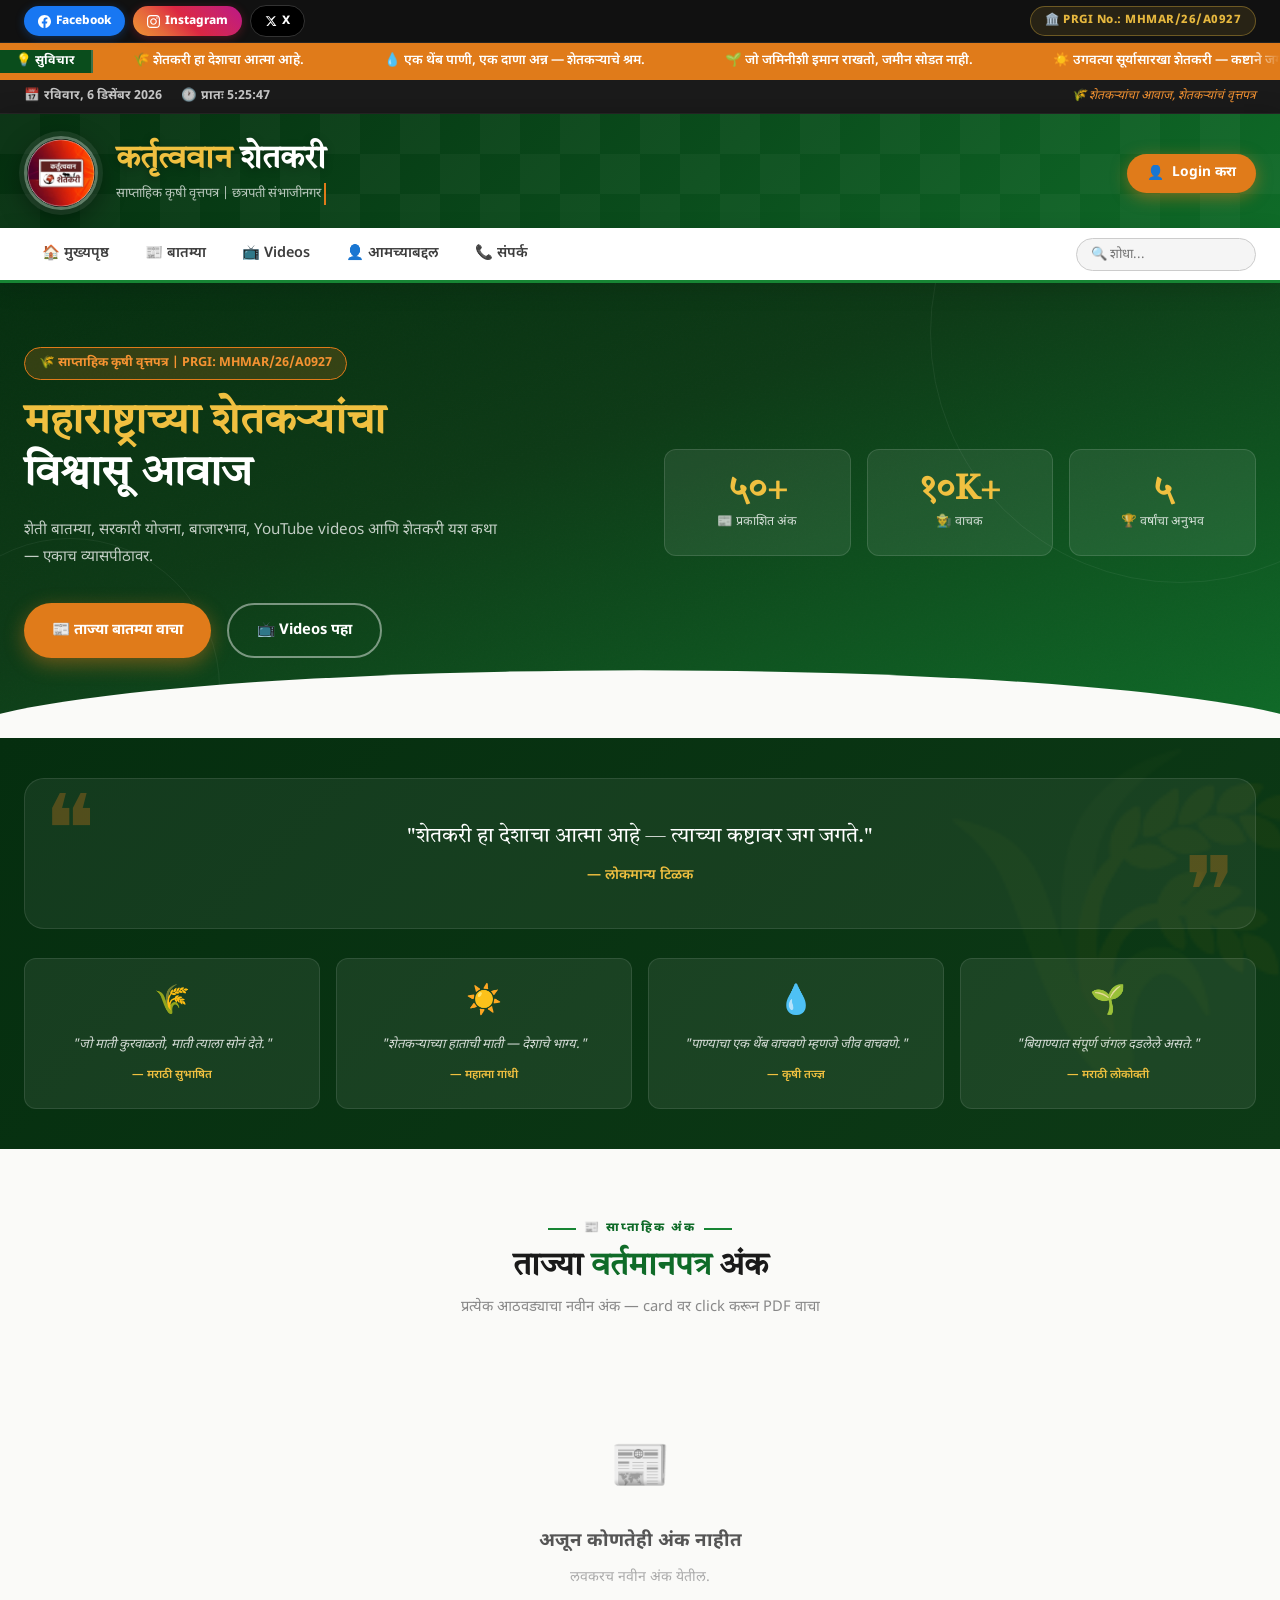
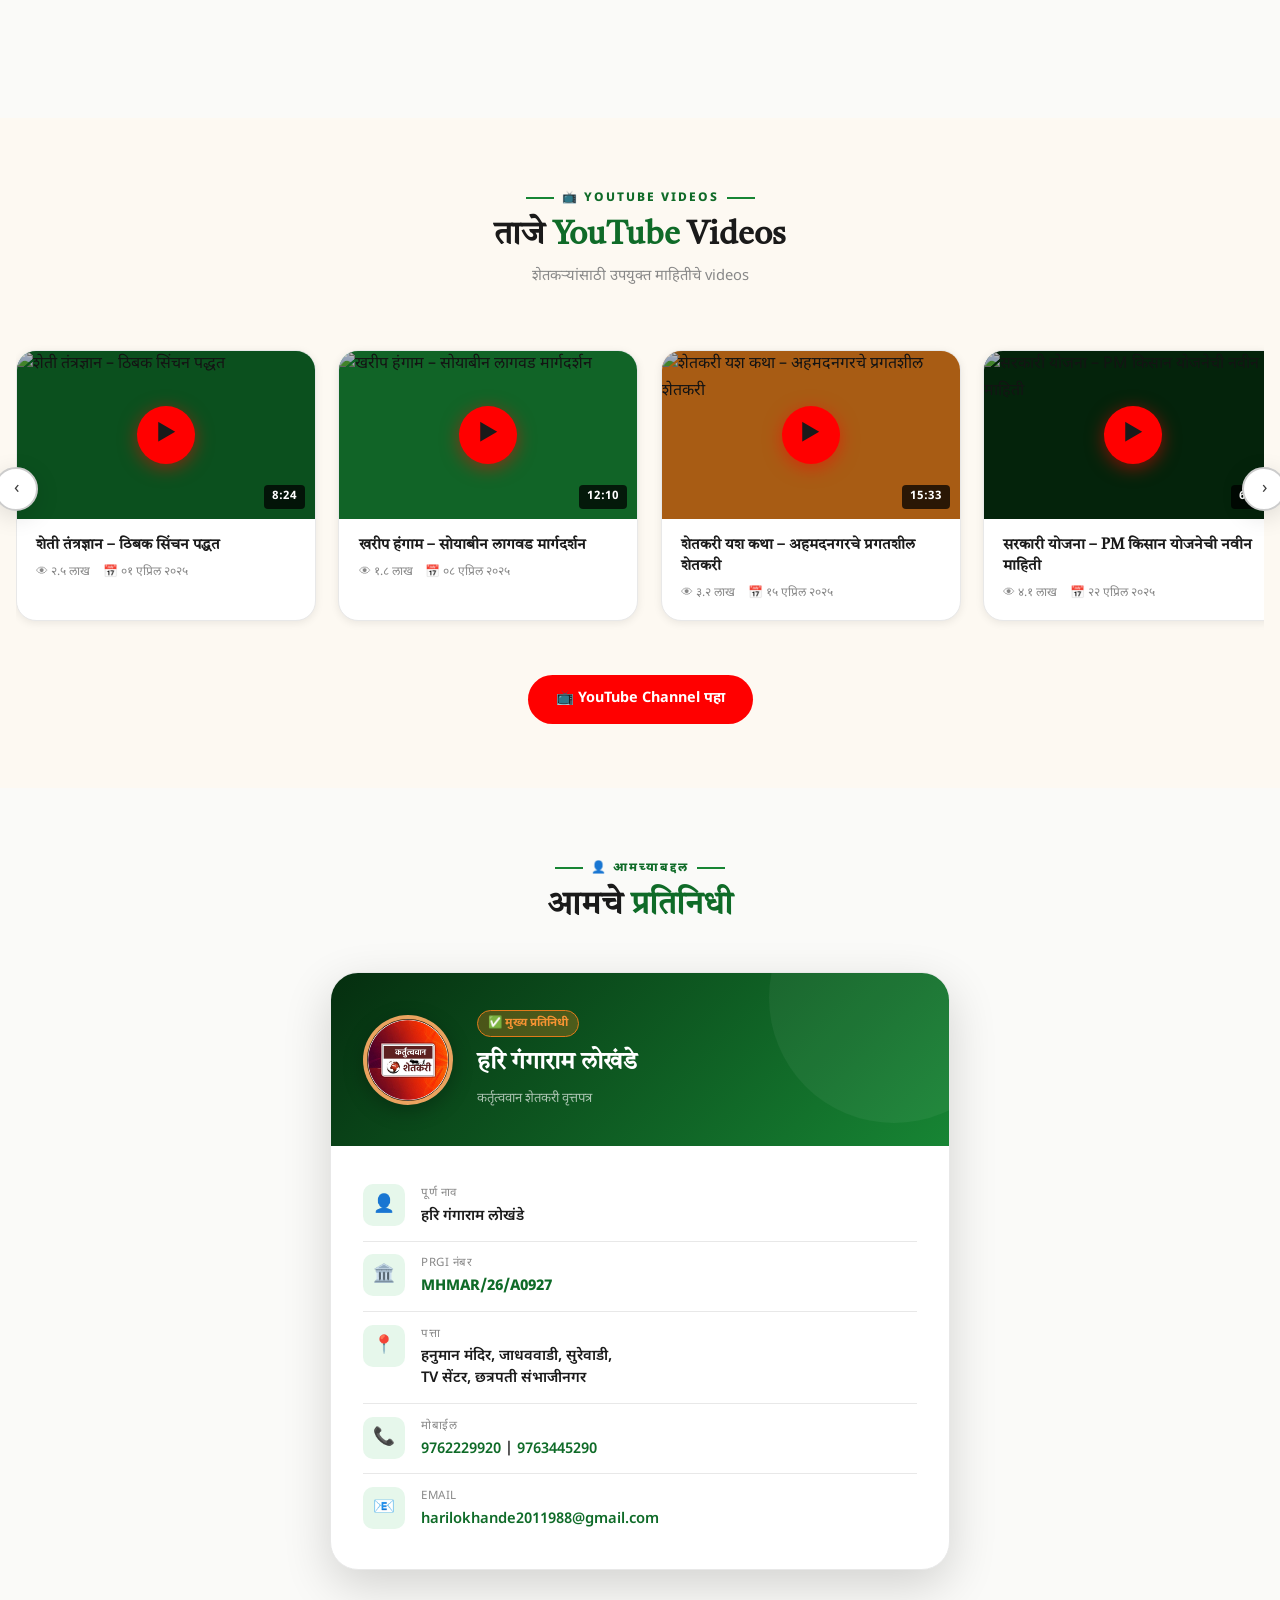
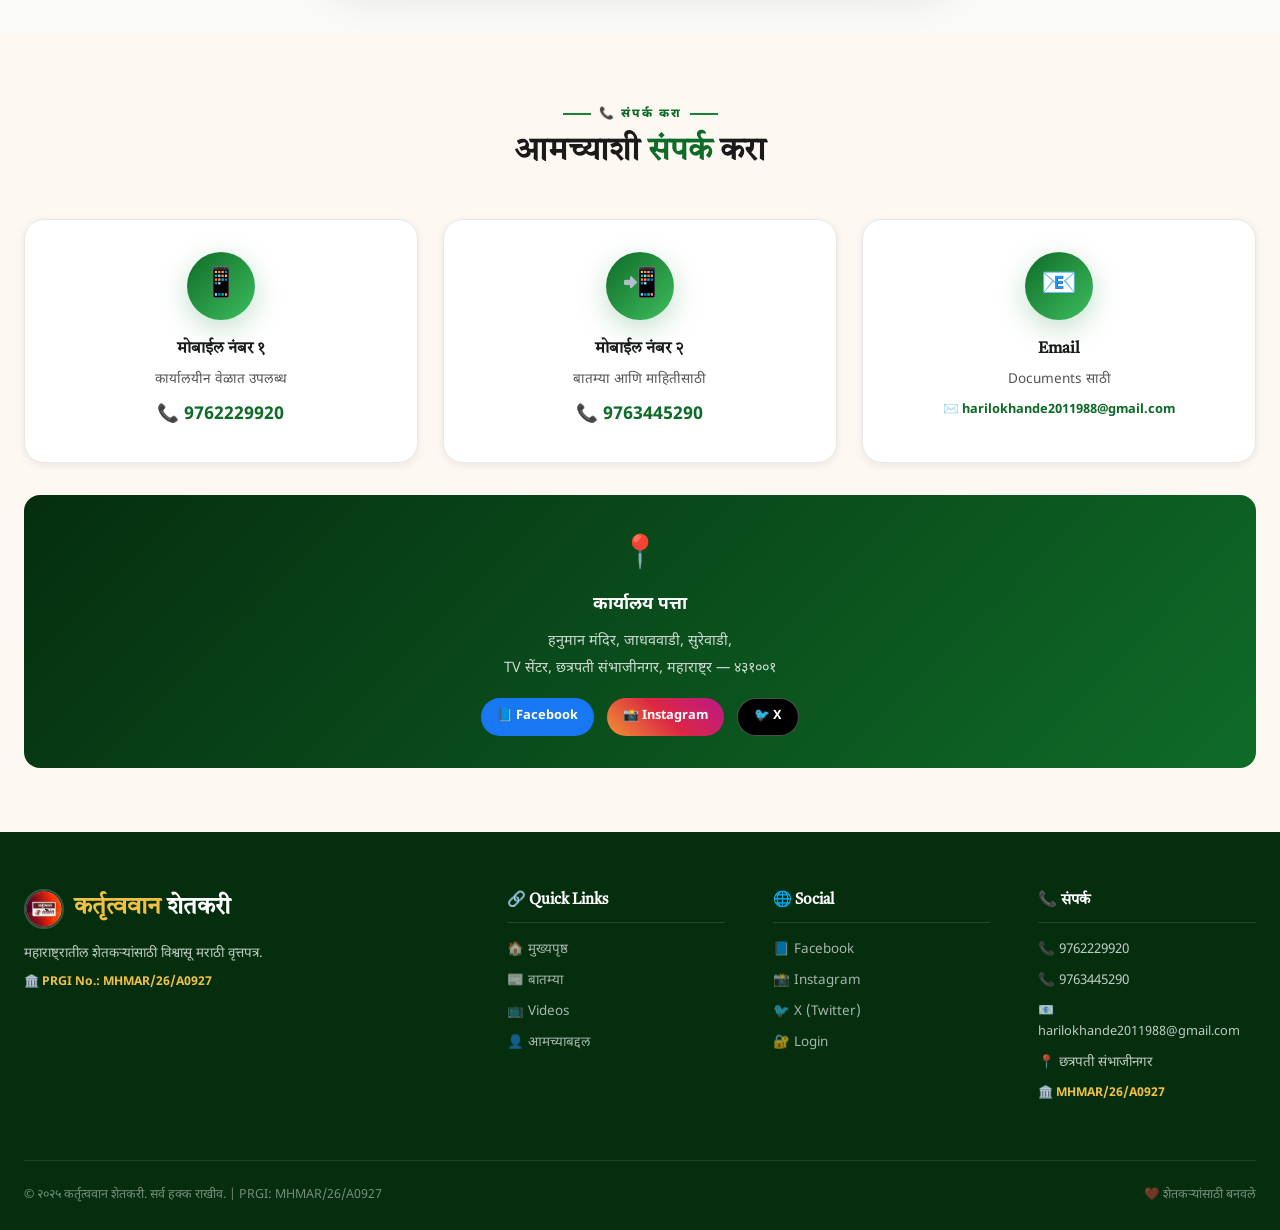
==== index.html @ 7ace76f0 "Add files via upload" ====
<!DOCTYPE html>
<html lang="mr">
<head>
<meta charset="UTF-8">
<meta name="viewport" content="width=device-width, initial-scale=1.0, maximum-scale=5.0, user-scalable=yes">
<title>कर्तृत्ववान शेतकरी | मराठी शेती वृत्तपत्र</title>
<meta name="description" content="कर्तृत्ववान शेतकरी – PRGI No. MHMAR/26/A0927 | महाराष्ट्रातील शेतकऱ्यांसाठी साप्ताहिक मराठी वृत्तपत्र">
<meta name="keywords" content="शेतकरी, मराठी वृत्तपत्र, शेती, कृषी, महाराष्ट्र, MHMAR/26/A0927">
<meta name="author" content="हरि गंगाराम लोखंडे">
<meta property="og:title" content="कर्तृत्ववान शेतकरी">
<meta property="og:description" content="PRGI: MHMAR/26/A0927 | साप्ताहिक मराठी कृषी वृत्तपत्र">
<meta property="og:type" content="website">
<link rel="icon" href="shetkarilogo.jpg">
<link rel="stylesheet" href="style.css">
</head>
<body>

<!-- PAGE LOADER -->
<div id="page-loader">
  <div class="loader-logo-wrap">
    <img src="shetkarilogo.jpg" alt="Logo" class="loader-logo-img" onerror="this.style.display='none'">
    <div class="loader-title" style="margin-top:.8rem"><em>कर्तृत्ववान</em> शेतकरी</div>
  </div>
  <div class="loader-bar-wrap"><div class="loader-bar-fill"></div></div>
  <p style="color:rgba(255,255,255,.4);margin-top:1rem;font-size:.78rem">लोड होत आहे...</p>
</div>

<!-- SOCIAL BAR -->
<div class="social-bar">
  <div class="social-bar-inner">
    <div class="social-links">
      <a href="https://www.facebook.com/share/1B1AKhRtWK" target="_blank" rel="noopener" class="social-btn social-fb">
        <svg width="13" height="13" viewBox="0 0 24 24" fill="currentColor"><path d="M24 12.073c0-6.627-5.373-12-12-12s-12 5.373-12 12c0 5.99 4.388 10.954 10.125 11.854v-8.385H7.078v-3.47h3.047V9.43c0-3.007 1.792-4.669 4.533-4.669 1.312 0 2.686.235 2.686.235v2.953H15.83c-1.491 0-1.956.925-1.956 1.874v2.25h3.328l-.532 3.47h-2.796v8.385C19.612 23.027 24 18.062 24 12.073z"/></svg> Facebook
      </a>
      <a href="https://www.instagram.com/kartutvawan__shetkarimh20" target="_blank" rel="noopener" class="social-btn social-ig">
        <svg width="13" height="13" viewBox="0 0 24 24" fill="currentColor"><path d="M12 2.163c3.204 0 3.584.012 4.85.07 3.252.148 4.771 1.691 4.919 4.919.058 1.265.069 1.645.069 4.849 0 3.205-.012 3.584-.069 4.849-.149 3.225-1.664 4.771-4.919 4.919-1.266.058-1.644.07-4.85.07-3.204 0-3.584-.012-4.849-.07-3.26-.149-4.771-1.699-4.919-4.92-.058-1.265-.07-1.644-.07-4.849 0-3.204.013-3.583.07-4.849.149-3.227 1.664-4.771 4.919-4.919 1.266-.057 1.645-.069 4.849-.069zm0-2.163c-3.259 0-3.667.014-4.947.072-4.358.2-6.78 2.618-6.98 6.98-.059 1.281-.073 1.689-.073 4.948 0 3.259.014 3.668.072 4.948.2 4.358 2.618 6.78 6.98 6.98 1.281.058 1.689.072 4.948.072 3.259 0 3.668-.014 4.948-.072 4.354-.2 6.782-2.618 6.979-6.98.059-1.28.073-1.689.073-4.948 0-3.259-.014-3.667-.072-4.947-.196-4.354-2.617-6.78-6.979-6.98-1.281-.059-1.69-.073-4.949-.073zm0 5.838c-3.403 0-6.162 2.759-6.162 6.162s2.759 6.163 6.162 6.163 6.162-2.759 6.162-6.163c0-3.403-2.759-6.162-6.162-6.162zm0 10.162c-2.209 0-4-1.79-4-4 0-2.209 1.791-4 4-4s4 1.791 4 4c0 2.21-1.791 4-4 4zm6.406-11.845c-.796 0-1.441.645-1.441 1.44s.645 1.44 1.441 1.44c.795 0 1.439-.645 1.439-1.44s-.644-1.44-1.439-1.44z"/></svg> Instagram
      </a>
      <a href="https://x.com/setakari51624" target="_blank" rel="noopener" class="social-btn social-x">
        <svg width="12" height="12" viewBox="0 0 24 24" fill="currentColor"><path d="M18.244 2.25h3.308l-7.227 8.26 8.502 11.24H16.17l-4.714-6.231-5.401 6.231H2.744l7.73-8.835L1.254 2.25H8.08l4.253 5.622zm-1.161 17.52h1.833L7.084 4.126H5.117z"/></svg> X
      </a>
    </div>
    <div class="reg-badge">🏛️ PRGI No.: MHMAR/26/A0927</div>
  </div>
</div>

<!-- TICKER -->
<div class="ticker-bar">
  <div class="ticker-label">💡 सुविचार</div>
  <div class="ticker-wrapper"><div class="ticker-track" id="ticker-track"></div></div>
</div>

<!-- TOP BAR -->
<div class="topbar">
  <div class="topbar-inner">
    <div class="topbar-left">
      <span>📅 <strong id="live-date">—</strong></span>
      <span>🕐 <strong id="live-time">—</strong></span>
    </div>
    <div class="topbar-right">🌾 शेतकऱ्यांचा आवाज, शेतकऱ्यांचं वृत्तपत्र</div>
  </div>
</div>

<!-- HEADER -->
<header class="site-header">
  <div class="header-inner">
    <div class="header-brand">
      <img src="shetkarilogo.jpg" alt="Logo" class="header-logo-img" onerror="this.style.display='none'">
      <div class="header-text">
        <h1 class="header-site-name"><em>कर्तृत्ववान</em> शेतकरी</h1>
        <p class="header-tagline">साप्ताहिक कृषी वृत्तपत्र | छत्रपती संभाजीनगर</p>
      </div>
    </div>
    <!-- LOGIN BUTTON — always visible -->
    <button id="auth-btn" class="auth-btn">
      <span class="auth-icon">👤</span>
      <span class="auth-label">Login करा</span>
    </button>
  </div>
</header>

<!-- NAV -->
<nav class="main-nav">
  <div class="nav-inner">
    <ul class="nav-list" id="nav-list">
      <li><a href="#home">🏠 मुख्यपृष्ठ</a></li>
      <li><a href="#newspapers">📰 बातम्या</a></li>
      <li><a href="#videos">📺 Videos</a></li>
      <li><a href="#reporter">👤 आमच्याबद्दल</a></li>
      <li><a href="#contact">📞 संपर्क</a></li>
    </ul>
    <div class="nav-search"><input type="search" placeholder="🔍 शोधा..."></div>
    <button class="hamburger" id="hamburger">☰</button>
  </div>
</nav>

<!-- HERO -->
<section class="hero" id="home">
  <div class="hero-bg"><div class="hero-bg-grain"></div><div class="hero-bg-circles"><span></span><span></span></div></div>
  <div class="hero-inner container">
    <div class="hero-left">
      <div class="hero-badge">🌾 साप्ताहिक कृषी वृत्तपत्र | PRGI: MHMAR/26/A0927</div>
      <h2 class="hero-title"><em>महाराष्ट्राच्या शेतकऱ्यांचा</em><br>विश्वासू आवाज</h2>
      <p class="hero-desc">शेती बातम्या, सरकारी योजना, बाजारभाव, YouTube videos आणि शेतकरी यश कथा — एकाच व्यासपीठावर.</p>
      <div class="hero-btns">
        <a href="#newspapers" class="btn-hero-primary">📰 ताज्या बातम्या वाचा</a>
        <a href="#videos" class="btn-hero-outline">📺 Videos पहा</a>
      </div>
    </div>
    <div class="hero-stats">
      <div class="stat-card reveal"><div class="stat-num">५०+</div><div class="stat-label">📰 प्रकाशित अंक</div></div>
      <div class="stat-card reveal"><div class="stat-num">१०K+</div><div class="stat-label">👨‍🌾 वाचक</div></div>
      <div class="stat-card reveal"><div class="stat-num">५</div><div class="stat-label">🏆 वर्षांचा अनुभव</div></div>
    </div>
  </div>
</section>

<!-- QUOTES -->
<section class="quotes-section">
  <div class="container">
    <div class="quotes-big reveal">
      <span class="qdeco qdeco-l">❝</span>
      <p id="rotating-quote">लोड होत आहे...</p>
      <span id="rotating-author"></span>
      <span class="qdeco qdeco-r">❞</span>
    </div>
    <div class="mini-q-grid">
      <div class="mini-q reveal"><div class="icon">🌾</div><p>"जो माती कुरवाळतो, माती त्याला सोनं देते."</p><span>— मराठी सुभाषित</span></div>
      <div class="mini-q reveal"><div class="icon">☀️</div><p>"शेतकऱ्याच्या हाताची माती — देशाचे भाग्य."</p><span>— महात्मा गांधी</span></div>
      <div class="mini-q reveal"><div class="icon">💧</div><p>"पाण्याचा एक थेंब वाचवणे म्हणजे जीव वाचवणे."</p><span>— कृषी तज्ज्ञ</span></div>
      <div class="mini-q reveal"><div class="icon">🌱</div><p>"बियाण्यात संपूर्ण जंगल दडलेले असते."</p><span>— मराठी लोकोक्ती</span></div>
    </div>
  </div>
</section>

<!-- NEWSPAPERS -->
<section class="section" id="newspapers">
  <div class="container">
    <div class="sec-header reveal">
      <div class="sec-label">📰 साप्ताहिक अंक</div>
      <h2 class="sec-title">ताज्या <span>वर्तमानपत्र</span> अंक</h2>
      <p class="sec-sub">प्रत्येक आठवड्याचा नवीन अंक — card वर click करून PDF वाचा</p>
    </div>

    <!-- OWNER ADD PANEL (only visible after owner login) -->
    <div id="owner-add-section" style="display:none">
      <div class="owner-panel">
        <h3>➕ नवीन साप्ताहिक अंक जोडा</h3>
        <div id="upload-user-badge" style="font-size:.76rem;color:#22a045;margin-bottom:.5rem;display:flex;align-items:center;gap:5px">
          <span>✅ Authorized Uploader:</span>
          <strong id="upload-user-email" style="color:#0f6b28"></strong>
        </div>
        <div class="owner-add-row">
          <input type="text"  id="owner-title" class="owner-title-input" placeholder="अंकाचे नाव (कर्तृत्ववान शेतकरी – अंक ७)">
          <input type="text"  id="owner-date"  class="owner-date-input"  placeholder="तारीख (१३ मे २०२५)">
          <input type="file"  id="owner-pdf-input"   accept=".pdf"   style="display:none">
          <input type="file"  id="owner-thumb-input" accept="image/*" style="display:none">
          <button class="owner-pick-btn"  id="owner-pick-btn"  onclick="document.getElementById('owner-pdf-input').click()">📂 PDF निवडा</button>
          <button class="owner-thumb-btn" id="owner-thumb-btn" onclick="document.getElementById('owner-thumb-input').click()">🖼️ Thumbnail</button>
          <img id="owner-thumb-preview" class="owner-thumb-preview" alt="preview" style="display:none">
          <button class="owner-submit-btn" id="owner-submit-btn" onclick="ownerAddPaper()">✅ अंक जोडा</button>
        </div>
        <div class="owner-file-label" id="owner-file-label" style="display:none"></div>
        <div class="owner-msg" id="owner-msg" style="display:none"></div>
        <p style="font-size:.74rem;color:#888;margin-top:.5rem">
          ☁️ Supabase configured असल्यास PDF cloud वर upload होतो &nbsp;|&nbsp; 💾 Demo: browser मध्ये save होतो
        </p>
      </div>
    </div>

    <!-- First 9 papers in grid -->
    <div class="news-grid" id="news-grid">
      <div style="grid-column:1/-1;text-align:center;padding:3rem;color:#aaa">⏳ अंक लोड होत आहेत...</div>
    </div>

    <!-- After 9: horizontal scroll -->
    <div id="news-more-wrap" style="display:none">
      <div class="more-papers-header">
        <span class="more-papers-label">📜 आणखी जुने अंक</span>
      </div>
      <div class="h-scroll-outer">
        <button class="h-scroll-arrow left"  onclick="scrollNewsLeft()">&#8249;</button>
        <div class="h-scroll-row" id="news-scroll-row"></div>
        <button class="h-scroll-arrow right" onclick="scrollNewsRight()">&#8250;</button>
      </div>
    </div>
  </div>
</section>

<!-- YOUTUBE -->
<section class="section section-alt" id="videos">
  <div class="container">
    <div class="sec-header reveal">
      <div class="sec-label">📺 YouTube Videos</div>
      <h2 class="sec-title">ताजे <span>YouTube</span> Videos</h2>
      <p class="sec-sub">शेतकऱ्यांसाठी उपयुक्त माहितीचे videos</p>
    </div>
    <div class="h-scroll-outer" id="yt-scroll-outer">
      <button class="h-scroll-arrow left"  onclick="scrollYTLeft()">&#8249;</button>
      <div class="h-scroll-row" id="yt-scroll-row">
        <div style="padding:3rem 2rem;color:#aaa;white-space:nowrap;flex-shrink:0">⏳ Videos लोड होत आहेत...</div>
      </div>
      <button class="h-scroll-arrow right" onclick="scrollYTRight()">&#8250;</button>
    </div>
    <div style="text-align:center;margin-top:2rem">
      <a href="https://youtube.com" target="_blank" style="display:inline-flex;align-items:center;gap:8px;padding:12px 28px;border-radius:50px;background:#ff0000;color:#fff;font-weight:700;font-size:.9rem;text-decoration:none">
        📺 YouTube Channel पहा
      </a>
    </div>
  </div>
</section>

<!-- REPORTER -->
<section class="section" id="reporter">
  <div class="container">
    <div class="sec-header reveal">
      <div class="sec-label">👤 आमच्याबद्दल</div>
      <h2 class="sec-title">आमचे <span>प्रतिनिधी</span></h2>
    </div>
    <div class="reporter-card reveal">
      <div class="reporter-top">
        <div class="reporter-avatar" style="overflow:hidden;padding:0">
          <img src="shetkarilogo.jpg" alt="Logo" style="width:100%;height:100%;object-fit:cover" onerror="this.parentElement.innerHTML='👨‍💼'">
        </div>
        <div class="reporter-info-top">
          <span class="reporter-badge">✅ मुख्य प्रतिनिधी</span>
          <h3 class="reporter-name">हरि गंगाराम लोखंडे</h3>
          <p style="color:rgba(255,255,255,.65);font-size:.82rem;margin-top:4px">कर्तृत्ववान शेतकरी वृत्तपत्र</p>
        </div>
      </div>
      <div class="reporter-body">
        <div class="reporter-row"><div class="reporter-icon">👤</div><div><div class="reporter-lbl">पूर्ण नाव</div><div class="reporter-val">हरि गंगाराम लोखंडे</div></div></div>
        <div class="reporter-row"><div class="reporter-icon">🏛️</div><div><div class="reporter-lbl">PRGI नंबर</div><div class="reporter-val" style="color:#0f6b28;font-weight:800">MHMAR/26/A0927</div></div></div>
        <div class="reporter-row"><div class="reporter-icon">📍</div><div><div class="reporter-lbl">पत्ता</div><div class="reporter-val">हनुमान मंदिर, जाधववाडी, सुरेवाडी,<br>TV सेंटर, छत्रपती संभाजीनगर</div></div></div>
        <div class="reporter-row"><div class="reporter-icon">📞</div><div><div class="reporter-lbl">मोबाईल</div><div class="reporter-val"><a href="tel:9762229920" style="color:#0f6b28">9762229920</a> | <a href="tel:9763445290" style="color:#0f6b28">9763445290</a></div></div></div>
        <div class="reporter-row"><div class="reporter-icon">📧</div><div><div class="reporter-lbl">Email</div><div class="reporter-val"><a href="mailto:harilokhande2011988@gmail.com" style="color:#0f6b28">harilokhande2011988@gmail.com</a></div></div></div>
      </div>
    </div>
  </div>
</section>

<!-- CONTACT -->
<section class="section section-alt" id="contact">
  <div class="container">
    <div class="sec-header reveal">
      <div class="sec-label">📞 संपर्क करा</div>
      <h2 class="sec-title">आमच्याशी <span>संपर्क</span> करा</h2>
    </div>
    <div class="contact-grid">
      <div class="contact-card reveal"><div class="contact-icon">📱</div><h4>मोबाईल नंबर १</h4><p>कार्यालयीन वेळात उपलब्ध</p><a href="tel:9762229920" class="cval">📞 9762229920</a></div>
      <div class="contact-card reveal"><div class="contact-icon">📲</div><h4>मोबाईल नंबर २</h4><p>बातम्या आणि माहितीसाठी</p><a href="tel:9763445290" class="cval">📞 9763445290</a></div>
      <div class="contact-card reveal"><div class="contact-icon">📧</div><h4>Email</h4><p>Documents साठी</p><a href="mailto:harilokhande2011988@gmail.com" class="cval" style="font-size:.8rem">✉️ harilokhande2011988@gmail.com</a></div>
    </div>
    <div style="background:linear-gradient(135deg,#052e0f,#0f6b28);border-radius:16px;padding:2rem;text-align:center;color:#fff;margin-top:2rem" class="reveal">
      <div style="font-size:2rem;margin-bottom:.5rem">📍</div>
      <h4 style="font-size:1.1rem;margin-bottom:.5rem">कार्यालय पत्ता</h4>
      <p style="color:rgba(255,255,255,.8);font-size:.9rem;line-height:1.9">हनुमान मंदिर, जाधववाडी, सुरेवाडी,<br>TV सेंटर, छत्रपती संभाजीनगर, महाराष्ट्र — ४३१००१</p>
      <div style="margin-top:1rem;display:flex;justify-content:center;gap:.8rem;flex-wrap:wrap">
        <a href="https://www.facebook.com/share/1B1AKhRtWK" target="_blank" style="display:inline-flex;align-items:center;gap:5px;padding:7px 16px;border-radius:50px;background:#1877f2;color:#fff;font-size:.8rem;font-weight:700;text-decoration:none">📘 Facebook</a>
        <a href="https://www.instagram.com/kartutvawan__shetkarimh20" target="_blank" style="display:inline-flex;align-items:center;gap:5px;padding:7px 16px;border-radius:50px;background:linear-gradient(45deg,#f09433,#dc2743,#bc1888);color:#fff;font-size:.8rem;font-weight:700;text-decoration:none">📸 Instagram</a>
        <a href="https://x.com/setakari51624" target="_blank" style="display:inline-flex;align-items:center;gap:5px;padding:7px 16px;border-radius:50px;background:#000;color:#fff;font-size:.8rem;font-weight:700;border:1px solid rgba(255,255,255,.3);text-decoration:none">🐦 X</a>
      </div>
    </div>
  </div>
</section>

<!-- LOGOUT SECTION -->
<section class="logout-section" id="logout-section" style="display:none">
  <div class="container" style="text-align:center;padding:2rem 0">
    <button class="logout-big-btn" onclick="doLogout()">🚪 Logout करा</button>
  </div>
</section>

<!-- FOOTER -->
<footer class="site-footer">
  <div class="container">
    <div class="footer-grid">
      <div class="footer-brand">
        <h3 style="display:flex;align-items:center;gap:.6rem">
          <img src="shetkarilogo.jpg" alt="Logo" style="width:40px;height:40px;border-radius:50%;object-fit:cover;border:2px solid rgba(255,255,255,.2)" onerror="this.style.display='none'">
          <span><em style="color:#f0c040;font-style:normal">कर्तृत्ववान</em> शेतकरी</span>
        </h3>
        <p style="margin-top:.6rem;font-size:.84rem;line-height:1.8">महाराष्ट्रातील शेतकऱ्यांसाठी विश्वासू मराठी वृत्तपत्र.</p>
        <p style="margin-top:.4rem;font-size:.76rem;color:#f0c040;font-weight:700">🏛️ PRGI No.: MHMAR/26/A0927</p>
      </div>
      <div class="footer-col">
        <h4>🔗 Quick Links</h4>
        <ul>
          <li><a href="#home">🏠 मुख्यपृष्ठ</a></li>
          <li><a href="#newspapers">📰 बातम्या</a></li>
          <li><a href="#videos">📺 Videos</a></li>
          <li><a href="#reporter">👤 आमच्याबद्दल</a></li>
        </ul>
      </div>
      <div class="footer-col">
        <h4>🌐 Social</h4>
        <ul>
          <li><a href="https://www.facebook.com/share/1B1AKhRtWK" target="_blank">📘 Facebook</a></li>
          <li><a href="https://www.instagram.com/kartutvawan__shetkarimh20" target="_blank">📸 Instagram</a></li>
          <li><a href="https://x.com/setakari51624" target="_blank">🐦 X (Twitter)</a></li>
          <li><a href="login.html">🔐 Login</a></li>
        </ul>
      </div>
      <div class="footer-col">
        <h4>📞 संपर्क</h4>
        <p>📞 9762229920</p>
        <p>📞 9763445290</p>
        <p style="font-size:.8rem;margin-top:.4rem">📧 harilokhande2011988@gmail.com</p>
        <p style="margin-top:.4rem">📍 छत्रपती संभाजीनगर</p>
        <p style="color:#f0c040;font-size:.76rem;font-weight:700;margin-top:.3rem">🏛️ MHMAR/26/A0927</p>
      </div>
    </div>
    <div class="footer-bottom">
      <p>© २०२५ कर्तृत्ववान शेतकरी. सर्व हक्क राखीव. | PRGI: MHMAR/26/A0927</p>
      <p>❤️ शेतकऱ्यांसाठी बनवले</p>
    </div>
  </div>
</footer>

<!-- PDF MODAL -->
<!-- PDF VIEWER MODAL -->
<div class="modal-overlay" id="pdf-modal">
  <div class="modal-box modal-pdf-box">
    <div class="modal-head">
      <h3 id="modal-title" style="font-size:.95rem;max-width:52%">वर्तमानपत्र</h3>
      <div style="display:flex;align-items:center;gap:.4rem;flex-wrap:wrap">
        <span id="pdf-page-info" style="font-size:.7rem;color:rgba(255,255,255,.5);background:rgba(255,255,255,.08);padding:2px 8px;border-radius:50px"></span>
        <button onclick="downloadPDF()" style="padding:6px 14px;border-radius:50px;background:rgba(240,192,64,.2);color:#f0c040;font-size:.74rem;font-weight:700;border:1px solid rgba(240,192,64,.4);cursor:pointer;white-space:nowrap;font-family:inherit">⬇️ Download PDF</button>
        <button class="modal-close" onclick="closePDF()">✕</button>
      </div>
    </div>
    <div style="padding:.5rem 1rem;font-size:.74rem;color:rgba(255,255,255,.65);background:rgba(15,107,40,.2);flex-shrink:0">
      📖 PDF वाचा &nbsp;|&nbsp; <strong>News वर Drag करा</strong> → 📥 Download Selected News button येईल
    </div>
    <div id="pdf-pages" style="flex:1;overflow-y:auto;overflow-x:hidden;background:#555;padding:1rem;-webkit-overflow-scrolling:touch;min-height:0;will-change:scroll-position;transform:translateZ(0);contain:content"></div>
  </div>
</div>

<div id="toast"></div>

<!-- ZOOM MODAL -->
<div id="pdf-zoom-modal" style="display:none;position:fixed;inset:0;background:rgba(0,0,0,0.92);z-index:10002;align-items:center;justify-content:center;flex-direction:column">
  <div style="position:relative;width:95vw;max-width:900px;max-height:90vh">
    <div style="display:flex;align-items:center;justify-content:space-between;padding:.6rem 1rem;background:#052e0f;border-radius:10px 10px 0 0">
      <span id="pdf-zoom-label" style="color:#f0c040;font-size:.84rem;font-weight:700"></span>
      <button onclick="closeZoom()" style="background:rgba(255,255,255,.15);color:#fff;border:none;border-radius:50%;width:32px;height:32px;font-size:1rem;cursor:pointer">✕</button>
    </div>
    <div style="overflow:auto;max-height:85vh;background:#525659;touch-action:pinch-zoom">
      <canvas id="pdf-zoom-canvas" style="width:100%;display:block"></canvas>
    </div>
  </div>
</div>

<!-- SCRIPTS — loaded last for reliability -->
<!-- PDF.js for page rendering + download -->
<script src="https://cdn.jsdelivr.net/npm/pdfjs-dist@3.11.174/build/pdf.min.js"></script>
<script src="https://cdn.jsdelivr.net/npm/@supabase/supabase-js@2/dist/umd/supabase.min.js"></script>
<script src="supabase-config.js"></script>
<script src="youtube.js"></script>
<script src="script.js"></script>
</body>
</html>
---- style.css ----
/* ═══════════════════════════════════════════════════
   कर्तृत्ववान शेतकरी  —  style.css
   Professional Marathi News Website
   ═══════════════════════════════════════════════════ */

@import url('https://fonts.googleapis.com/css2?family=Tiro+Devanagari+Marathi:ital@0;1&family=Noto+Sans+Devanagari:wght@300;400;500;600;700;800;900&display=swap');

/* ─── CSS VARIABLES ─── */
:root {
  --green-900: #052e0f;
  --green-800: #0a4d1c;
  --green-700: #0f6b28;
  --green-600: #178534;
  --green-500: #22a045;
  --green-400: #3dbe5e;
  --green-300: #6fd48a;
  --green-100: #e6f7eb;
  --green-50:  #f2fbf4;

  --saffron:   #e07b1a;
  --saffron-l: #f59332;
  --gold:      #c9940f;
  --gold-l:    #f0c040;

  --dark:      #0d0d0d;
  --dark-2:    #1a1a1a;
  --dark-3:    #2a2a2a;
  --grey-700:  #3d3d3d;
  --grey-600:  #555;
  --grey-400:  #888;
  --grey-200:  #ccc;
  --grey-100:  #e8e8e8;
  --grey-50:   #f5f5f5;
  --white:     #ffffff;
  --off-white: #fafaf8;
  --cream:     #fdf9f2;

  --shadow-sm:  0 2px 8px rgba(0,0,0,.08);
  --shadow-md:  0 6px 24px rgba(0,0,0,.12);
  --shadow-lg:  0 16px 48px rgba(0,0,0,.16);
  --shadow-xl:  0 24px 64px rgba(0,0,0,.22);
  --shadow-green: 0 8px 28px rgba(23,133,52,.25);

  --radius-sm: 6px;
  --radius:    12px;
  --radius-lg: 20px;
  --radius-xl: 28px;

  --font-body:    'Noto Sans Devanagari', sans-serif;
  --font-heading: 'Tiro Devanagari Marathi', 'Noto Sans Devanagari', serif;

  --ease: cubic-bezier(.4,0,.2,1);
  --ease-spring: cubic-bezier(.34,1.56,.64,1);
  --t: 0.3s;
}

/* ─── RESET ─── */
*,*::before,*::after{box-sizing:border-box;margin:0;padding:0}
html{scroll-behavior:smooth;font-size:16px;-webkit-font-smoothing:antialiased}
body{font-family:var(--font-body);background:var(--off-white);color:var(--dark-2);line-height:1.7;overflow-x:hidden}
a{text-decoration:none;color:inherit}
img{max-width:100%;display:block}
ul{list-style:none}
button{cursor:pointer;font-family:var(--font-body);border:none;outline:none;background:none}
input,textarea{font-family:var(--font-body)}

/* ═══════════════════════════════════
   LOADING SCREEN
   ═══════════════════════════════════ */
#page-loader {
  position:fixed;inset:0;
  background:var(--green-900);
  display:flex;flex-direction:column;align-items:center;justify-content:center;
  z-index:9999;
  transition:opacity .7s var(--ease),visibility .7s;
}
#page-loader.out{opacity:0;visibility:hidden;pointer-events:none}
.loader-logo-wrap{text-align:center;animation:loaderIn .8s var(--ease-spring) both}
.loader-emoji{font-size:4rem;display:block;animation:loaderSpin 2s linear infinite}
.loader-title{
  font-family:var(--font-heading);font-size:1.9rem;color:var(--white);
  margin-top:.5rem;
}
.loader-title em{color:var(--gold-l);font-style:normal}
.loader-bar-wrap{width:200px;height:3px;background:rgba(255,255,255,.15);border-radius:99px;margin-top:1.5rem;overflow:hidden}
.loader-bar-fill{height:100%;background:linear-gradient(90deg,var(--saffron),var(--gold-l));border-radius:99px;animation:barGrow 2.2s var(--ease) forwards}

@keyframes loaderIn{from{opacity:0;transform:translateY(24px) scale(.9)}to{opacity:1;transform:none}}
@keyframes loaderSpin{0%{transform:rotate(0)}100%{transform:rotate(360deg)}}
@keyframes barGrow{from{width:0}to{width:100%}}

/* ═══════════════════════════════════
   TICKER BAR
   ═══════════════════════════════════ */
.ticker-bar{
  background:var(--saffron);color:var(--white);
  padding:7px 0;overflow:hidden;display:flex;align-items:center;
}
.ticker-label{
  background:var(--green-800);color:var(--white);
  padding:0 16px;font-size:.78rem;font-weight:700;
  white-space:nowrap;flex-shrink:0;align-self:stretch;
  display:flex;align-items:center;gap:5px;
  border-right:2px solid rgba(255,255,255,.2);
}
.ticker-wrapper{flex:1;overflow:hidden;position:relative}
.ticker-wrapper::before{content:'';position:absolute;left:0;top:0;bottom:0;width:30px;background:linear-gradient(to right,var(--saffron),transparent);z-index:1}
.ticker-wrapper::after{content:'';position:absolute;right:0;top:0;bottom:0;width:30px;background:linear-gradient(to left,var(--saffron),transparent);z-index:1}
.ticker-track{display:flex;white-space:nowrap;animation:ticker 60s linear infinite}
.ticker-track:hover{animation-play-state:paused}
.ticker-item{display:inline-block;padding:0 2.5rem;font-size:.83rem;font-weight:600}
@keyframes ticker{from{transform:translateX(0)}to{transform:translateX(-50%)}}

/* ═══════════════════════════════════
   TOPBAR
   ═══════════════════════════════════ */
.topbar{
  background:var(--dark-2);color:rgba(255,255,255,.75);
  padding:6px 0;border-bottom:1px solid rgba(255,255,255,.06);
}
.topbar-inner{
  max-width:1280px;margin:0 auto;padding:0 1.5rem;
  display:flex;justify-content:space-between;align-items:center;gap:1rem;flex-wrap:wrap;
  font-size:.78rem;
}
.topbar-left{display:flex;align-items:center;gap:1.2rem}
.topbar-left span{display:flex;align-items:center;gap:4px}
.topbar-right{color:var(--saffron-l);font-style:italic;font-size:.76rem}

/* ═══════════════════════════════════
   HEADER
   ═══════════════════════════════════ */
.site-header{
  background:linear-gradient(135deg,var(--green-900) 0%,var(--green-800) 55%,var(--green-700) 100%);
  padding:1.4rem 0 1.1rem;
  position:relative;overflow:hidden;
  box-shadow:0 4px 24px rgba(0,0,0,.3);
}
.site-header::before{
  content:'';position:absolute;inset:0;
  background:url("data:image/svg+xml,%3Csvg width='80' height='80' viewBox='0 0 80 80' xmlns='http://www.w3.org/2000/svg'%3E%3Cg fill='%23fff' fill-opacity='0.03'%3E%3Cpath d='M0 0h40v40H0V0zm40 40h40v40H40V40z'/%3E%3C/g%3E%3C/svg%3E");
}
.header-inner{
  max-width:1280px;margin:0 auto;padding:0 1.5rem;
  display:flex;align-items:center;justify-content:space-between;gap:1.5rem;
  position:relative;z-index:1;
}
/* LOGO ANIMATION */
.header-brand{display:flex;align-items:center;gap:1.1rem}
.header-logo-wrap{
  width:72px;height:72px;border-radius:50%;
  background:var(--white);
  display:flex;align-items:center;justify-content:center;
  font-size:2.2rem;flex-shrink:0;
  box-shadow:0 6px 20px rgba(0,0,0,.35),0 0 0 4px rgba(255,255,255,.15);
  animation:logoFadeZoom .9s var(--ease-spring) both;
  transition:transform .3s var(--ease-spring),box-shadow .3s;
}
.header-logo-wrap:hover{transform:scale(1.1) rotate(-5deg);box-shadow:0 10px 32px rgba(0,0,0,.4)}
@keyframes logoFadeZoom{
  from{opacity:0;transform:scale(.4) rotate(-20deg)}
  to{opacity:1;transform:scale(1) rotate(0)}
}
.header-text{color:var(--white);animation:headerTextIn 1s var(--ease) .2s both}
@keyframes headerTextIn{from{opacity:0;transform:translateX(-20px)}to{opacity:1;transform:none}}
.header-site-name{
  font-family:var(--font-heading);font-size:2rem;font-weight:700;
  line-height:1.2;text-shadow:0 2px 8px rgba(0,0,0,.3);
  transition:color .3s;
}
.header-site-name:hover{color:var(--gold-l)}
.header-site-name em{color:var(--gold-l);font-style:normal}
/* TYPING ANIMATION for subtitle */
.header-tagline{
  font-size:.82rem;color:rgba(255,255,255,.7);margin-top:3px;
  overflow:hidden;white-space:nowrap;
  border-right:2px solid var(--saffron);
  animation:typingAnim 2.5s steps(40,end) .5s both,blinkCaret .75s step-end .5s 4;
  width:0;
}
@keyframes typingAnim{from{width:0}to{width:100%}}
@keyframes blinkCaret{50%{border-color:transparent}}

/* AUTH BUTTON */
.auth-btn{
  display:flex !important;align-items:center;gap:8px;
  padding:10px 20px;border-radius:50px;
  font-size:.86rem;font-weight:700;color:var(--white);
  background:var(--saffron);
  box-shadow:0 4px 16px rgba(224,123,26,.5);
  transition:all .3s var(--ease-spring);
  white-space:nowrap;flex-shrink:0;
  animation:headerTextIn 1s var(--ease) .4s both;
  border:none;cursor:pointer;font-family:var(--font-body);
}
.auth-btn:hover{background:var(--saffron-l);transform:translateY(-2px) scale(1.04);box-shadow:0 8px 24px rgba(224,123,26,.55)}
.auth-btn.logged-in{background:rgba(255,255,255,.12);border:1.5px solid rgba(255,255,255,.35)}
.auth-btn.logged-in:hover{background:rgba(220,50,50,.75);border-color:transparent}
.auth-dot{width:8px;height:8px;background:#4dff80;border-radius:50%;animation:pulseDot 2s infinite}
@keyframes pulseDot{0%,100%{box-shadow:0 0 0 0 rgba(77,255,128,.5)}50%{box-shadow:0 0 0 6px rgba(77,255,128,0)}}

/* ═══════════════════════════════════
   NAVIGATION
   ═══════════════════════════════════ */
.main-nav{
  background:var(--white);
  border-bottom:3px solid var(--green-600);
  position:sticky;top:0;z-index:200;
  box-shadow:var(--shadow-md);
}
.nav-inner{max-width:1280px;margin:0 auto;padding:0 1.5rem;display:flex;align-items:center;justify-content:space-between}
.nav-list{display:flex}
.nav-list a{
  display:flex;align-items:center;gap:6px;
  padding:14px 18px;font-size:.9rem;font-weight:600;
  color:var(--grey-700);border-bottom:3px solid transparent;
  margin-bottom:-3px;transition:all .25s;
}
.nav-list a:hover,.nav-list a.active{color:var(--green-700);border-bottom-color:var(--green-600)}
.hamburger{display:none;padding:8px;font-size:1.5rem;color:var(--dark-2)}
.nav-search{display:flex;align-items:center;gap:8px}
.nav-search input{
  padding:7px 14px;border:1.5px solid var(--grey-200);border-radius:50px;
  font-size:.82rem;width:180px;transition:all .3s;
  background:var(--grey-50);
}
.nav-search input:focus{outline:none;border-color:var(--green-500);width:220px;background:var(--white)}

/* ═══════════════════════════════════
   HERO SECTION
   ═══════════════════════════════════ */
.hero{
  background:linear-gradient(160deg,var(--green-900) 0%,#0d3a16 40%,var(--green-700) 100%);
  padding:4rem 0 5rem;position:relative;overflow:hidden;
}
.hero::after{
  content:'';position:absolute;bottom:-2px;left:0;right:0;height:70px;
  background:var(--off-white);
  clip-path:ellipse(54% 100% at 50% 100%);
}
.hero-bg{position:absolute;inset:0;pointer-events:none;overflow:hidden}
.hero-bg-grain{position:absolute;inset:0;background-image:url("data:image/svg+xml,%3Csvg viewBox='0 0 256 256' xmlns='http://www.w3.org/2000/svg'%3E%3Cfilter id='n'%3E%3CfeTurbulence type='fractalNoise' baseFrequency='0.9' numOctaves='4' stitchTiles='stitch'/%3E%3C/filter%3E%3Crect width='100%25' height='100%25' filter='url(%23n)' opacity='0.04'/%3E%3C/svg%3E");opacity:.4}
.hero-bg-circles span{position:absolute;border-radius:50%;border:1px solid rgba(255,255,255,.06)}
.hero-bg-circles span:nth-child(1){width:500px;height:500px;top:-200px;right:-150px}
.hero-bg-circles span:nth-child(2){width:300px;height:300px;bottom:-100px;left:-80px}

.hero-inner{max-width:1280px;margin:0 auto;padding:0 1.5rem;display:grid;grid-template-columns:1fr 1fr;gap:3rem;align-items:center;position:relative;z-index:1}
.hero-left{color:var(--white);animation:heroLeft .9s var(--ease) both}
@keyframes heroLeft{from{opacity:0;transform:translateX(-32px)}to{opacity:1;transform:none}}
.hero-badge{
  display:inline-flex;align-items:center;gap:6px;
  background:rgba(224,123,26,.2);border:1px solid var(--saffron);
  color:var(--saffron-l);padding:5px 14px;border-radius:50px;
  font-size:.78rem;font-weight:700;margin-bottom:1rem;
  animation:heroBadge 1s var(--ease-spring) .2s both;
}
@keyframes heroBadge{from{opacity:0;transform:scale(.7)}to{opacity:1;transform:scale(1)}}
.hero-title{font-family:var(--font-heading);font-size:2.6rem;line-height:1.25;margin-bottom:1rem}
.hero-title em{color:var(--gold-l);font-style:normal}
.hero-desc{font-size:.95rem;color:rgba(255,255,255,.75);line-height:1.8;margin-bottom:2rem;max-width:480px}
.hero-btns{display:flex;gap:1rem;flex-wrap:wrap}
.btn-hero-primary{
  display:inline-flex;align-items:center;gap:8px;
  padding:13px 28px;border-radius:50px;font-size:.92rem;font-weight:700;
  background:var(--saffron);color:var(--white);
  box-shadow:0 6px 20px rgba(224,123,26,.45);
  transition:all .3s var(--ease-spring);
}
.btn-hero-primary:hover{background:var(--saffron-l);transform:translateY(-3px) scale(1.03);box-shadow:0 10px 28px rgba(224,123,26,.5)}
.btn-hero-outline{
  display:inline-flex;align-items:center;gap:8px;
  padding:13px 28px;border-radius:50px;font-size:.92rem;font-weight:700;
  border:2px solid rgba(255,255,255,.45);color:var(--white);
  transition:all .3s var(--ease-spring);
}
.btn-hero-outline:hover{border-color:var(--white);background:rgba(255,255,255,.1);transform:translateY(-3px)}

.hero-stats{display:grid;grid-template-columns:repeat(3,1fr);gap:1rem;animation:heroRight .9s var(--ease) .15s both}
@keyframes heroRight{from{opacity:0;transform:translateX(32px)}to{opacity:1;transform:none}}
.stat-card{
  background:rgba(255,255,255,.08);
  border:1px solid rgba(255,255,255,.12);
  backdrop-filter:blur(8px);border-radius:var(--radius);
  padding:1.4rem 1rem;text-align:center;color:var(--white);
  transition:all .3s var(--ease-spring);
}
.stat-card:hover{background:rgba(255,255,255,.15);transform:translateY(-6px);border-color:rgba(255,255,255,.25)}
.stat-num{font-family:var(--font-heading);font-size:2.2rem;font-weight:700;color:var(--gold-l);line-height:1}
.stat-label{font-size:.78rem;opacity:.8;margin-top:4px}

/* ═══════════════════════════════════
   SECTIONS GENERIC
   ═══════════════════════════════════ */
.section{padding:4rem 0}
.section-alt{background:var(--cream)}
.section-dark{background:var(--dark-2)}
.container{max-width:1280px;margin:0 auto;padding:0 1.5rem}

.sec-header{text-align:center;margin-bottom:2.8rem}
.sec-label{
  display:inline-flex;align-items:center;gap:8px;
  color:var(--green-700);font-size:.75rem;font-weight:800;
  text-transform:uppercase;letter-spacing:2px;margin-bottom:.5rem;
}
.sec-label::before,.sec-label::after{content:'';width:28px;height:2px;background:var(--green-600)}
.sec-title{font-family:var(--font-heading);font-size:2rem;color:var(--dark-2);line-height:1.3}
.sec-title span{color:var(--green-700)}
.sec-sub{color:var(--grey-400);font-size:.92rem;margin-top:.4rem}

/* REVEAL ANIMATION */
.reveal{opacity:0;transform:translateY(28px);transition:opacity .65s var(--ease),transform .65s var(--ease)}
.reveal.vis{opacity:1;transform:none}
.reveal-left{opacity:0;transform:translateX(-28px);transition:opacity .65s var(--ease),transform .65s var(--ease)}
.reveal-left.vis{opacity:1;transform:none}
.reveal-right{opacity:0;transform:translateX(28px);transition:opacity .65s var(--ease),transform .65s var(--ease)}
.reveal-right.vis{opacity:1;transform:none}

/* ═══════════════════════════════════
   QUOTES SECTION
   ═══════════════════════════════════ */
.quotes-section{
  padding:2.5rem 0;
  background:linear-gradient(135deg,var(--green-900),#0d3a16);
  position:relative;overflow:hidden;
}
.quotes-section::before{content:'🌾';position:absolute;font-size:20rem;opacity:.04;right:-3rem;top:-4rem;pointer-events:none}
.quotes-big{
  background:rgba(255,255,255,.06);border:1px solid rgba(255,255,255,.1);
  border-radius:var(--radius-lg);padding:2.5rem 4rem;text-align:center;
  position:relative;margin-bottom:1.8rem;transition:background .3s;
}
.quotes-big:hover{background:rgba(255,255,255,.1)}
.qdeco{position:absolute;font-size:6rem;color:var(--saffron);opacity:.3;font-family:Georgia,serif;line-height:1}
.qdeco-l{top:.2rem;left:1.2rem}
.qdeco-r{bottom:-.8rem;right:1.2rem}
#rotating-quote{font-family:var(--font-heading);font-size:1.3rem;color:var(--white);line-height:1.7;transition:opacity .4s}
#rotating-author{color:var(--gold-l);font-size:.88rem;font-weight:600;transition:opacity .4s;margin-top:.6rem;display:block}
.mini-q-grid{display:grid;grid-template-columns:repeat(4,1fr);gap:1rem}
.mini-q{
  background:rgba(255,255,255,.07);border:1px solid rgba(255,255,255,.1);
  border-radius:var(--radius);padding:1.2rem 1rem;text-align:center;
  transition:all .3s var(--ease-spring);
}
.mini-q:hover{background:rgba(255,255,255,.14);transform:translateY(-4px);border-color:var(--saffron)}
.mini-q .icon{font-size:1.8rem;margin-bottom:.5rem}
.mini-q p{font-size:.82rem;color:rgba(255,255,255,.8);font-style:italic;line-height:1.5;margin-bottom:.4rem}
.mini-q span{font-size:.72rem;color:var(--gold-l);font-weight:600}

/* ═══════════════════════════════════
   NEWSPAPER CARDS
   ═══════════════════════════════════ */
.news-grid{display:grid;grid-template-columns:repeat(auto-fill,minmax(300px,1fr));gap:1.8rem}
.news-card{
  background:var(--white);border-radius:var(--radius-lg);overflow:hidden;
  box-shadow:var(--shadow-sm);border:1px solid var(--grey-100);
  transition:all .35s var(--ease-spring);cursor:pointer;
}
.news-card:hover{
  transform:translateY(-8px) scale(1.015);
  box-shadow:var(--shadow-lg);
  border-color:var(--green-400);
}
.nc-img{position:relative;padding-top:58%;overflow:hidden;background:var(--green-100)}
.nc-img img{position:absolute;inset:0;width:100%;height:100%;object-fit:cover;transition:transform .5s var(--ease)}
.news-card:hover .nc-img img{transform:scale(1.08)}
.nc-badge{
  position:absolute;top:12px;left:12px;
  background:var(--saffron);color:var(--white);
  padding:4px 11px;border-radius:50px;font-size:.72rem;font-weight:800;
}
.nc-body{padding:1.2rem}
.nc-date{display:flex;align-items:center;gap:5px;color:var(--grey-400);font-size:.78rem;margin-bottom:.4rem}
.nc-title{font-family:var(--font-heading);font-size:1.05rem;font-weight:700;color:var(--dark-2);line-height:1.4;margin-bottom:.4rem}
.nc-desc{font-size:.82rem;color:var(--grey-600);line-height:1.5}
.nc-footer{
  padding:.8rem 1.2rem;border-top:1px solid var(--grey-100);
  display:flex;justify-content:space-between;align-items:center;
}
.read-btn{
  background:var(--green-700);color:var(--white);
  padding:7px 18px;border-radius:50px;font-size:.8rem;font-weight:700;
  transition:all .3s var(--ease-spring);display:flex;align-items:center;gap:5px;
}
.read-btn:hover{background:var(--green-800);transform:scale(1.06)}

/* ═══════════════════════════════════
   YOUTUBE SECTION
   ═══════════════════════════════════ */
.yt-grid{display:grid;grid-template-columns:repeat(auto-fill,minmax(300px,1fr));gap:1.8rem}
.yt-card{
  background:var(--white);border-radius:var(--radius-lg);overflow:hidden;
  box-shadow:var(--shadow-sm);border:1px solid var(--grey-100);
  transition:all .35s var(--ease-spring);cursor:pointer;
}
.yt-card:hover{transform:translateY(-8px);box-shadow:var(--shadow-lg);border-color:#ff0000}
.yt-thumb{position:relative;padding-top:56.25%;overflow:hidden;background:#111}
.yt-thumb img{position:absolute;inset:0;width:100%;height:100%;object-fit:cover;transition:transform .5s var(--ease)}
.yt-card:hover .yt-thumb img{transform:scale(1.06)}
.yt-play-btn{
  position:absolute;inset:0;display:flex;align-items:center;justify-content:center;
  background:rgba(0,0,0,.25);transition:background .3s;
}
.yt-card:hover .yt-play-btn{background:rgba(0,0,0,.45)}
.yt-play-icon{
  width:58px;height:58px;background:#ff0000;border-radius:50%;
  display:flex;align-items:center;justify-content:center;
  font-size:1.5rem;box-shadow:0 4px 18px rgba(255,0,0,.5);
  transition:all .3s var(--ease-spring);
}
.yt-card:hover .yt-play-icon{transform:scale(1.15)}
.yt-duration{
  position:absolute;bottom:10px;right:10px;
  background:rgba(0,0,0,.75);color:var(--white);
  padding:2px 8px;border-radius:4px;font-size:.72rem;font-weight:700;
}
.yt-body{padding:1rem 1.2rem}
.yt-title{font-family:var(--font-heading);font-size:.95rem;font-weight:700;color:var(--dark-2);line-height:1.4;margin-bottom:.4rem}
.yt-meta{display:flex;align-items:center;gap:.8rem;font-size:.75rem;color:var(--grey-400)}
.yt-loading,.yt-error{
  grid-column:1/-1;text-align:center;padding:3rem;
  color:var(--grey-400);font-size:.95rem;
}
.yt-setup-box{
  background:var(--green-100);border:2px dashed var(--green-400);
  border-radius:var(--radius-lg);padding:2rem;text-align:center;
  color:var(--green-800);
}
.yt-setup-box h3{font-family:var(--font-heading);font-size:1.2rem;margin-bottom:.6rem}
.yt-setup-box code{background:var(--white);padding:2px 8px;border-radius:4px;font-size:.88rem}

/* ═══════════════════════════════════
   REPORTER CARD
   ═══════════════════════════════════ */
.reporter-card{
  background:var(--white);border-radius:var(--radius-xl);overflow:hidden;
  box-shadow:var(--shadow-lg);max-width:620px;margin:0 auto;
  border:1px solid var(--grey-100);
}
.reporter-top{
  background:linear-gradient(135deg,var(--green-900),var(--green-600));
  padding:2.2rem 2rem;display:flex;align-items:center;gap:1.5rem;
  position:relative;overflow:hidden;
}
.reporter-top::before{content:'';position:absolute;width:250px;height:250px;background:rgba(255,255,255,.05);border-radius:50%;top:-100px;right:-70px}
.reporter-avatar{
  width:90px;height:90px;background:var(--saffron);border-radius:50%;
  display:flex;align-items:center;justify-content:center;font-size:2.5rem;
  border:4px solid rgba(255,255,255,.3);flex-shrink:0;
  box-shadow:0 6px 20px rgba(0,0,0,.25);position:relative;z-index:1;
}
.reporter-info-top{color:var(--white);position:relative;z-index:1}
.reporter-badge{
  background:rgba(224,123,26,.3);border:1px solid var(--saffron);
  color:var(--saffron-l);padding:3px 10px;border-radius:50px;
  font-size:.72rem;font-weight:700;display:inline-block;margin-bottom:.4rem;
}
.reporter-name{font-family:var(--font-heading);font-size:1.5rem}
.reporter-body{padding:1.6rem 2rem}
.reporter-row{
  display:flex;align-items:flex-start;gap:1rem;
  padding:.8rem 0;border-bottom:1px solid var(--grey-100);
}
.reporter-row:last-child{border:none}
.reporter-icon{
  width:42px;height:42px;background:var(--green-100);color:var(--green-700);
  border-radius:10px;display:flex;align-items:center;justify-content:center;
  font-size:1.1rem;flex-shrink:0;
}
.reporter-lbl{font-size:.72rem;color:var(--grey-400);text-transform:uppercase;letter-spacing:.5px}
.reporter-val{font-size:.92rem;font-weight:600;color:var(--dark-2);margin-top:2px;line-height:1.5}

/* ═══════════════════════════════════
   CONTACT SECTION
   ═══════════════════════════════════ */
.contact-grid{display:grid;grid-template-columns:repeat(3,1fr);gap:1.6rem}
.contact-card{
  background:var(--white);border-radius:var(--radius-lg);padding:2rem 1.5rem;
  text-align:center;box-shadow:var(--shadow-sm);border:1px solid var(--grey-100);
  transition:all .35s var(--ease-spring);
}
.contact-card:hover{transform:translateY(-6px);box-shadow:var(--shadow-lg);border-color:var(--green-400)}
.contact-icon{
  width:68px;height:68px;border-radius:50%;
  background:linear-gradient(135deg,var(--green-700),var(--green-400));
  display:flex;align-items:center;justify-content:center;
  font-size:1.8rem;color:var(--white);margin:0 auto 1rem;
  box-shadow:var(--shadow-green);
}
.contact-card h4{font-family:var(--font-heading);font-size:1rem;margin-bottom:.4rem;color:var(--dark-2)}
.contact-card p{font-size:.85rem;color:var(--grey-600)}
.contact-card .cval{font-size:1.1rem;font-weight:700;color:var(--green-700);margin-top:.5rem;display:block}

/* ═══════════════════════════════════
   PDF MODAL
   ═══════════════════════════════════ */
.modal-overlay{
  position:fixed;inset:0;background:rgba(0,0,0,.88);z-index:1000;
  display:flex;align-items:center;justify-content:center;padding:1rem;
  opacity:0;visibility:hidden;transition:all .35s;
}
.modal-overlay.open{opacity:1;visibility:visible}
.modal-box{
  background:var(--white);border-radius:var(--radius-lg);
  width:100%;max-width:950px;max-height:90vh;
  display:flex;flex-direction:column;overflow:hidden;
  transform:scale(.88);transition:transform .35s var(--ease-spring);
}
.modal-overlay.open .modal-box{transform:scale(1)}
.modal-head{
  background:var(--green-900);color:var(--white);
  padding:1rem 1.5rem;display:flex;align-items:center;justify-content:space-between;gap:1rem;
}
.modal-head h3{font-family:var(--font-heading);font-size:1.1rem}
.modal-close{
  width:36px;height:36px;border-radius:50%;background:rgba(255,255,255,.15);
  color:var(--white);font-size:1.3rem;display:flex;align-items:center;justify-content:center;
  transition:.3s;
}
.modal-close:hover{background:rgba(255,255,255,.3)}
.modal-body{flex:1;overflow:hidden}
.modal-body iframe{width:100%;height:100%;min-height:520px;border:none}
.pdf-ph{
  display:flex;flex-direction:column;align-items:center;justify-content:center;
  height:420px;gap:1rem;color:var(--grey-400);text-align:center;padding:2rem;
}
.pdf-ph .icon{font-size:4rem}
.pdf-note{
  background:var(--green-100);border:1px solid var(--green-400);
  color:var(--green-800);padding:.8rem 1.2rem;border-radius:var(--radius-sm);
  font-size:.85rem;margin-top:.5rem;
}

/* ═══════════════════════════════════
   TOAST
   ═══════════════════════════════════ */
#toast{
  position:fixed;bottom:2rem;left:50%;
  transform:translateX(-50%) translateY(16px);
  background:var(--dark-2);color:var(--white);
  padding:12px 28px;border-radius:50px;
  font-size:.88rem;font-weight:600;
  box-shadow:var(--shadow-xl);z-index:9999;
  opacity:0;visibility:hidden;transition:all .35s var(--ease-spring);
  border:2px solid var(--green-500);white-space:nowrap;
}
#toast.show{opacity:1;visibility:visible;transform:translateX(-50%) translateY(0)}

/* ═══════════════════════════════════
   FOOTER
   ═══════════════════════════════════ */
.site-footer{background:var(--green-900);color:rgba(255,255,255,.75);padding:3.5rem 0 1.5rem}
.footer-grid{display:grid;grid-template-columns:2fr 1fr 1fr 1fr;gap:3rem;margin-bottom:3rem}
.footer-brand h3{font-family:var(--font-heading);font-size:1.5rem;color:var(--white);margin-bottom:.8rem}
.footer-brand h3 em{color:var(--gold-l);font-style:normal}
.footer-brand p{font-size:.84rem;line-height:1.8}
.footer-col h4{font-family:var(--font-heading);color:var(--white);font-size:.95rem;margin-bottom:1rem;padding-bottom:.5rem;border-bottom:1px solid rgba(255,255,255,.12)}
.footer-col ul li+li{margin-top:.5rem}
.footer-col ul a{font-size:.84rem;color:rgba(255,255,255,.65);transition:.25s;display:flex;align-items:center;gap:5px}
.footer-col ul a:hover{color:var(--saffron-l);transform:translateX(3px)}
.footer-col p{font-size:.84rem;display:flex;align-items:center;gap:7px;margin-bottom:.5rem}
.footer-bottom{
  border-top:1px solid rgba(255,255,255,.1);padding-top:1.5rem;
  display:flex;justify-content:space-between;align-items:center;
  font-size:.78rem;flex-wrap:wrap;gap:.8rem;color:rgba(255,255,255,.45);
}
.footer-bottom a{color:var(--saffron-l)}

/* ═══════════════════════════════════
   LOGOUT BTN (large, visible)
   ═══════════════════════════════════ */
.logout-section{
  padding:2rem 0;
  background:var(--grey-50);
  border-top:1px solid var(--grey-100);
  text-align:center;
  display:none;
}
.logout-section.show{display:block}
.logout-big-btn{
  display:inline-flex;align-items:center;gap:10px;
  padding:16px 44px;border-radius:50px;
  font-size:1.05rem;font-weight:800;
  background:linear-gradient(135deg,#dc2626,#b91c1c);
  color:var(--white);
  box-shadow:0 8px 28px rgba(220,38,38,.35);
  transition:all .35s var(--ease-spring);
}
.logout-big-btn:hover{transform:translateY(-3px) scale(1.04);box-shadow:0 14px 36px rgba(220,38,38,.45)}

/* ═══════════════════════════════════
   LOGIN PAGE
   ═══════════════════════════════════ */
.login-page-wrap{
  min-height:100vh;
  background:linear-gradient(135deg,var(--green-900) 0%,#0a3a15 50%,var(--green-700) 100%);
  display:flex;align-items:center;justify-content:center;padding:2rem;
  position:relative;overflow:hidden;
}
.login-page-wrap::before{content:'🌾';position:absolute;font-size:22rem;opacity:.04;top:-5rem;right:-5rem;pointer-events:none}
.login-split{display:grid;grid-template-columns:1fr 1fr;gap:3rem;max-width:900px;width:100%;align-items:center}
.login-info-panel{color:var(--white);animation:heroLeft .8s var(--ease) both}
.login-info-panel h2{font-family:var(--font-heading);font-size:2.2rem;line-height:1.3;margin-bottom:1rem}
.login-info-panel h2 em{color:var(--gold-l);font-style:normal}
.login-info-panel p{font-size:.9rem;color:rgba(255,255,255,.7);line-height:1.9}
.login-benefit{display:flex;align-items:center;gap:10px;margin-bottom:.8rem}
.login-benefit .icon{font-size:1.4rem}
.login-benefit p{font-size:.86rem;color:rgba(255,255,255,.8)}

.login-card{
  background:var(--white);border-radius:var(--radius-xl);
  padding:2.5rem;box-shadow:0 24px 64px rgba(0,0,0,.35);
  animation:heroRight .8s var(--ease) both;
}
.login-logo-row{text-align:center;margin-bottom:2rem}
.login-logo-row .emoji{font-size:3rem;animation:logoFadeZoom .6s var(--ease-spring) both}
.login-logo-row h2{font-family:var(--font-heading);font-size:1.6rem;color:var(--green-800);margin-top:.4rem}
.login-logo-row p{font-size:.82rem;color:var(--grey-400);margin-top:.2rem}
.form-group{margin-bottom:1.2rem}
.form-group label{display:block;font-size:.82rem;font-weight:700;color:var(--grey-700);margin-bottom:6px}
.form-input{
  width:100%;padding:12px 16px;border:2px solid var(--grey-200);border-radius:var(--radius);
  font-size:.92rem;font-family:var(--font-body);color:var(--dark-2);
  transition:.3s;outline:none;background:var(--grey-50);
}
.form-input:focus{border-color:var(--green-600);background:var(--white);box-shadow:0 0 0 3px rgba(23,133,52,.12)}
.form-submit{
  width:100%;padding:13px;border-radius:var(--radius);
  font-size:1rem;font-weight:800;color:var(--white);
  background:linear-gradient(135deg,var(--green-700),var(--green-500));
  box-shadow:var(--shadow-green);transition:all .3s var(--ease-spring);
}
.form-submit:hover{transform:translateY(-2px);box-shadow:0 10px 28px rgba(23,133,52,.4)}
.form-msg{
  margin-top:1rem;padding:.9rem 1rem;border-radius:var(--radius-sm);
  font-size:.85rem;text-align:center;display:none;line-height:1.5;
}
.form-msg.success{background:#e8f5eb;border:1px solid var(--green-400);color:var(--green-800);display:block}
.form-msg.error{background:#fee2e2;border:1px solid #f87171;color:#991b1b;display:block}
.form-features{margin-top:1.5rem;padding-top:1.2rem;border-top:1px solid var(--grey-100);display:flex;flex-direction:column;gap:8px}
.f-feat{display:flex;align-items:center;gap:8px;font-size:.8rem;color:var(--grey-400)}
.f-feat .dot{width:28px;height:28px;background:var(--green-100);border-radius:8px;display:flex;align-items:center;justify-content:center;font-size:.9rem;flex-shrink:0}
.back-link{display:flex;align-items:center;justify-content:center;gap:5px;margin-top:1.2rem;color:var(--grey-400);font-size:.82rem;transition:.3s}
.back-link:hover{color:var(--green-700)}

/* ═══════════════════════════════════
   ADMIN PAGE
   ═══════════════════════════════════ */
.admin-page{background:var(--grey-50);min-height:100vh;padding:2rem 0}
.admin-card{background:var(--white);border-radius:var(--radius-lg);padding:2rem;box-shadow:var(--shadow-md);border:2px solid var(--green-100)}
.admin-card h3{font-family:var(--font-heading);font-size:1.3rem;color:var(--green-800);display:flex;align-items:center;gap:8px;margin-bottom:1.5rem;padding-bottom:.8rem;border-bottom:2px solid var(--green-100)}
.admin-grid{display:grid;grid-template-columns:1fr 1fr;gap:1rem}
.admin-grid .full{grid-column:1/-1}
.admin-label{display:block;font-size:.8rem;font-weight:700;color:var(--grey-700);margin-bottom:5px}
.admin-input{
  width:100%;padding:10px 14px;border:2px solid var(--grey-200);border-radius:var(--radius-sm);
  font-family:var(--font-body);font-size:.88rem;transition:.3s;outline:none;
}
.admin-input:focus{border-color:var(--green-600);box-shadow:0 0 0 3px rgba(23,133,52,.1)}
.admin-btns{display:flex;gap:1rem;align-items:center;margin-top:1.5rem;flex-wrap:wrap}
.admin-submit{
  background:var(--green-700);color:var(--white);
  padding:11px 28px;border-radius:50px;font-size:.9rem;font-weight:700;
  display:flex;align-items:center;gap:7px;transition:all .3s var(--ease-spring);
}
.admin-submit:hover{background:var(--green-800);transform:translateY(-2px)}
.admin-reset{padding:11px 20px;background:var(--grey-100);border-radius:50px;font-size:.85rem;color:var(--grey-600);transition:.3s}
.admin-reset:hover{background:var(--grey-200)}
.admin-note{background:var(--green-100);border-left:4px solid var(--green-600);border-radius:0 var(--radius-sm) var(--radius-sm) 0;padding:1rem 1.2rem;margin-top:1.5rem;font-size:.82rem;color:var(--green-800);line-height:1.8}
pre#admin-json{background:var(--dark-2);color:var(--green-300);padding:1.2rem;border-radius:var(--radius-sm);font-size:.8rem;overflow-x:auto;white-space:pre-wrap;margin-top:1rem}
.admin-pass-gate{
  min-height:100vh;background:var(--green-900);
  display:flex;align-items:center;justify-content:center;padding:2rem;
}
.pass-card{
  background:var(--white);border-radius:var(--radius-xl);padding:2.5rem;
  width:100%;max-width:380px;text-align:center;box-shadow:var(--shadow-xl);
}
.pass-card h2{font-family:var(--font-heading);font-size:1.5rem;color:var(--green-800);margin:.5rem 0 .3rem}
.pass-card p{font-size:.82rem;color:var(--grey-400);margin-bottom:1.5rem}

/* ═══════════════════════════════════
   SCROLLBAR
   ═══════════════════════════════════ */
::-webkit-scrollbar{width:7px}
::-webkit-scrollbar-track{background:var(--grey-50)}
::-webkit-scrollbar-thumb{background:var(--green-500);border-radius:99px}
::-webkit-scrollbar-thumb:hover{background:var(--green-700)}

/* ═══════════════════════════════════
   RESPONSIVE
   ═══════════════════════════════════ */
@media(max-width:1024px){
  .hero-inner{grid-template-columns:1fr;gap:2rem}
  .hero-stats{grid-template-columns:repeat(3,1fr)}
  .footer-grid{grid-template-columns:1fr 1fr}
  .contact-grid{grid-template-columns:1fr 1fr}
  .mini-q-grid{grid-template-columns:repeat(2,1fr)}
}
@media(max-width:768px){
  .header-site-name{font-size:1.5rem}
  .header-logo-wrap{width:56px;height:56px;font-size:1.6rem}
  .nav-list{display:none;flex-direction:column;position:absolute;top:100%;left:0;right:0;background:var(--white);padding:1rem;box-shadow:var(--shadow-md);border-top:2px solid var(--green-600)}
  .nav-list.open{display:flex}
  .nav-list a{padding:10px 16px;border-bottom:1px solid var(--grey-100);margin-bottom:0}
  .main-nav{position:relative}
  .hamburger{display:block}
  .nav-search{display:none}
  .news-grid,.yt-grid{grid-template-columns:1fr}
  .hero-title{font-size:1.9rem}
  .sec-title{font-size:1.6rem}
  .quotes-big{padding:2rem 1.5rem}
  #rotating-quote{font-size:1.05rem}
  .footer-grid{grid-template-columns:1fr;gap:2rem}
  .contact-grid{grid-template-columns:1fr}
  .reporter-top{flex-direction:column;text-align:center}
  .admin-grid{grid-template-columns:1fr}
  .login-split{grid-template-columns:1fr}
  .login-info-panel{display:none}
  .topbar-left{flex-direction:column;gap:2px;align-items:flex-start}
}
@media(max-width:480px){
  .hero-stats{grid-template-columns:1fr 1fr}
  .stat-card:last-child{grid-column:1/-1}
  .mini-q-grid{grid-template-columns:1fr 1fr}
  #toast{width:90vw;text-align:center;white-space:normal}
  .quotes-big{padding:1.5rem 1rem}
  .qdeco{font-size:4rem}
}

/* ═══════════════════════════════════
   REAL LOGO (shetkarilogo.jpg)
   ═══════════════════════════════════ */
.header-logo-img {
  width: 74px; height: 74px;
  border-radius: 50%;
  object-fit: cover;
  border: 3px solid rgba(255,255,255,0.35);
  box-shadow: 0 0 0 5px rgba(255,255,255,0.08), 0 8px 28px rgba(0,0,0,0.45);
  animation: logoEntrance 1s cubic-bezier(.34,1.56,.64,1) both,
             logoGlow 3s ease-in-out 1.2s infinite alternate;
  cursor: pointer;
  transition: transform .35s cubic-bezier(.34,1.56,.64,1), box-shadow .35s;
  flex-shrink: 0;
}
.header-logo-img:hover {
  transform: scale(1.13) rotate(-5deg);
  box-shadow: 0 0 0 8px rgba(240,192,64,0.2), 0 12px 36px rgba(0,0,0,0.4);
}
@keyframes logoEntrance {
  from { opacity:0; transform:scale(0.15) rotate(-25deg); filter:blur(8px); }
  to   { opacity:1; transform:scale(1) rotate(0deg); filter:blur(0); }
}
@keyframes logoGlow {
  from { box-shadow: 0 0 0 4px rgba(255,255,255,0.08), 0 6px 24px rgba(0,0,0,.35); }
  to   { box-shadow: 0 0 0 8px rgba(240,192,64,0.22), 0 10px 32px rgba(224,123,26,.4); }
}

/* LOADER LOGO */
.loader-logo-img {
  width: 90px; height: 90px;
  border-radius: 50%;
  object-fit: cover;
  border: 3px solid rgba(255,255,255,.3);
  box-shadow: 0 0 40px rgba(224,123,26,.5);
  animation: loaderLogoPulse 1.8s ease-in-out infinite alternate,
             loaderIn .8s cubic-bezier(.34,1.56,.64,1) both;
}
@keyframes loaderLogoPulse {
  from { transform:scale(1) rotate(-3deg); box-shadow:0 0 24px rgba(224,123,26,.4); }
  to   { transform:scale(1.07) rotate(3deg); box-shadow:0 0 60px rgba(240,192,64,.65); }
}

/* ═══════════════════════════════════
   SOCIAL BAR
   ═══════════════════════════════════ */
.social-bar {
  background: #111;
  border-bottom: 1px solid rgba(255,255,255,.07);
  padding: 5px 0;
}
.social-bar-inner {
  max-width:1280px; margin:0 auto; padding:0 1.5rem;
  display:flex; justify-content:space-between; align-items:center;
  gap:1rem; flex-wrap:wrap;
}
.social-links { display:flex; align-items:center; gap:.5rem; flex-wrap:wrap; }
.social-btn {
  display:inline-flex; align-items:center; gap:5px;
  padding:5px 14px; border-radius:50px;
  font-size:.74rem; font-weight:800;
  transition:all .3s cubic-bezier(.34,1.56,.64,1);
  text-decoration:none; white-space:nowrap;
}
.social-btn:hover { transform:translateY(-3px) scale(1.08); }
.social-fb  { background:#1877f2; color:#fff; box-shadow:0 2px 10px rgba(24,119,242,.3); }
.social-fb:hover  { background:#0d6efd; box-shadow:0 6px 18px rgba(24,119,242,.5); }
.social-ig  { background:linear-gradient(45deg,#f09433,#e6683c,#dc2743,#cc2366,#bc1888); color:#fff; box-shadow:0 2px 10px rgba(220,39,67,.3); }
.social-ig:hover  { box-shadow:0 6px 18px rgba(220,39,67,.5); }
.social-x   { background:#000; color:#fff; border:1px solid #333; }
.social-x:hover   { background:#1a1a1a; box-shadow:0 4px 14px rgba(255,255,255,.15); }
.reg-badge {
  display:flex; align-items:center; gap:6px;
  background:rgba(240,192,64,.1);
  border:1px solid rgba(240,192,64,.35);
  color:rgba(240,192,64,.95);
  padding:4px 14px; border-radius:50px;
  font-size:.72rem; font-weight:800; letter-spacing:.5px;
  white-space:nowrap;
}

/* ═══════════════════════════════════
   OWNER-ONLY NEWSPAPER ADD PANEL
   ═══════════════════════════════════ */
.owner-panel {
  background: linear-gradient(135deg, #fff8f0, #fffcf9);
  border: 2px dashed #e07b1a;
  border-radius: 16px;
  padding: 1.6rem 1.8rem;
  margin-bottom: 2rem;
  position: relative;
  animation: ownerSlideIn .5s cubic-bezier(.34,1.56,.64,1) both;
}
@keyframes ownerSlideIn {
  from { opacity:0; transform:translateY(-16px) scale(.97); }
  to   { opacity:1; transform:none; }
}
.owner-panel::before {
  content: '🔐 Owner Only';
  position:absolute; top:-13px; left:20px;
  background:var(--saffron); color:#fff;
  padding:2px 14px; border-radius:50px;
  font-size:.7rem; font-weight:900; letter-spacing:.5px;
}
.owner-panel h3 {
  font-family:var(--font-heading); font-size:1.1rem;
  color:#7a3500; margin-bottom:1.1rem;
  display:flex; align-items:center; gap:7px;
}
.owner-add-row {
  display:flex; align-items:center; gap:.8rem; flex-wrap:wrap;
}
.owner-title-input {
  flex:1; min-width:200px;
  padding:10px 15px; border:2px solid #ddd; border-radius:10px;
  font-family:var(--font-body); font-size:.88rem; outline:none; transition:.3s;
}
.owner-title-input:focus { border-color:var(--saffron); box-shadow:0 0 0 3px rgba(224,123,26,.12); }
.owner-date-input {
  width:160px; padding:10px 15px; border:2px solid #ddd; border-radius:10px;
  font-family:var(--font-body); font-size:.88rem; outline:none; transition:.3s;
}
.owner-date-input:focus { border-color:var(--saffron); box-shadow:0 0 0 3px rgba(224,123,26,.12); }
.owner-pick-btn {
  display:flex; align-items:center; gap:7px;
  padding:10px 20px; border-radius:10px;
  background:linear-gradient(135deg,var(--green-800),var(--green-500));
  color:#fff; font-size:.86rem; font-weight:800;
  cursor:pointer; border:none; font-family:var(--font-body);
  transition:all .3s cubic-bezier(.34,1.56,.64,1);
  box-shadow:0 4px 14px rgba(15,107,40,.3);
}
.owner-pick-btn:hover { transform:translateY(-2px) scale(1.05); box-shadow:0 8px 22px rgba(15,107,40,.4); }
.owner-pick-btn.selected {
  background:linear-gradient(135deg,var(--saffron),var(--saffron-l));
  box-shadow:0 4px 14px rgba(224,123,26,.35);
}
.owner-selected-file {
  display:flex; align-items:center; gap:7px;
  background:#f0faf3; border:1px solid var(--green-400);
  color:var(--green-800); padding:8px 14px; border-radius:8px;
  font-size:.8rem; font-weight:600;
}
.owner-submit-btn {
  padding:10px 22px; border-radius:10px;
  background:linear-gradient(135deg,var(--saffron),var(--saffron-l));
  color:#fff; font-size:.86rem; font-weight:800;
  cursor:pointer; border:none; font-family:var(--font-body);
  transition:all .3s cubic-bezier(.34,1.56,.64,1);
  box-shadow:0 4px 14px rgba(224,123,26,.3);
}
.owner-submit-btn:hover { transform:translateY(-2px); box-shadow:0 8px 22px rgba(224,123,26,.45); }
.owner-msg { margin-top:.8rem; font-size:.84rem; padding:.6rem 1rem; border-radius:8px; display:none; }
.owner-msg.ok  { background:#e8f5eb; color:var(--green-800); border:1px solid var(--green-400); display:block; }
.owner-msg.err { background:#fee2e2; color:#991b1b; border:1px solid #f87171; display:block; }

/* Delete button on cards (owner mode) */
.nc-delete-btn {
  background:#fee2e2; color:#dc2626; border:none;
  border-radius:50px; padding:5px 11px;
  font-size:.72rem; font-weight:800; cursor:pointer;
  transition:.25s; display:none; align-items:center; gap:3px;
}
.nc-delete-btn:hover { background:#dc2626; color:#fff; }
.owner-mode .nc-delete-btn { display:inline-flex; }

@media(max-width:640px) {
  .owner-add-row { flex-direction:column; align-items:stretch; }
  .owner-date-input { width:100%; }
  .social-links { gap:.3rem; }
  .reg-badge { font-size:.66rem; }
}

/* ═══════════════════════════════════════════════════
   PAGINATION  —  Newspaper & YouTube
   ═══════════════════════════════════════════════════ */
.pagination-wrap {
  display: flex;
  align-items: center;
  justify-content: center;
  gap: .45rem;
  flex-wrap: wrap;
  margin-top: 2.4rem;
  padding: 1.2rem 1rem;
  background: var(--white);
  border-radius: var(--radius-lg);
  box-shadow: var(--shadow-sm);
  border: 1px solid var(--grey-100);
  animation: pgFadeIn .4s ease both;
}
@keyframes pgFadeIn { from{opacity:0;transform:translateY(10px)} to{opacity:1;transform:none} }

/* Prev / Next / Number buttons */
.pg-btn {
  min-width: 40px; height: 40px;
  padding: 0 10px;
  border-radius: 10px;
  border: 1.5px solid var(--grey-200);
  background: var(--white);
  color: var(--grey-700);
  font-family: var(--font-body);
  font-size: .85rem;
  font-weight: 700;
  cursor: pointer;
  display: inline-flex;
  align-items: center;
  justify-content: center;
  transition: all .25s cubic-bezier(.34,1.56,.64,1);
  user-select: none;
}
.pg-btn:hover:not(.pg-disabled) {
  background: var(--green-100);
  border-color: var(--green-500);
  color: var(--green-800);
  transform: translateY(-2px) scale(1.07);
  box-shadow: 0 4px 14px rgba(23,133,52,.18);
}

/* Active (current) page */
.pg-btn.pg-active {
  background: linear-gradient(135deg, var(--green-700), var(--green-500));
  border-color: transparent;
  color: var(--white);
  box-shadow: 0 4px 14px rgba(15,107,40,.35);
  transform: scale(1.08);
  cursor: default;
  pointer-events: none;
}

/* Disabled (prev on page 1, next on last page) */
.pg-btn.pg-disabled {
  opacity: .35;
  cursor: not-allowed;
  pointer-events: none;
}

/* Prev / Next arrows — slightly wider */
.pg-btn:first-child,
.pg-btn:last-of-type {
  min-width: 80px;
  gap: 4px;
  border-radius: 50px;
  font-size: .82rem;
}
.pg-btn:first-child { margin-right: .3rem; }
.pg-btn:last-of-type { margin-left: .3rem; }

/* Dots between page numbers */
.pg-dots {
  font-size: .9rem;
  color: var(--grey-400);
  padding: 0 2px;
  user-select: none;
  line-height: 40px;
}

/* Page info "2 / 5" */
.pg-info {
  margin-left: .5rem;
  font-size: .76rem;
  font-weight: 700;
  color: var(--grey-400);
  background: var(--grey-50);
  border: 1px solid var(--grey-200);
  border-radius: 50px;
  padding: 3px 12px;
  white-space: nowrap;
}

/* Section-alt (YouTube) पेज dark version */
.section-alt .pagination-wrap {
  background: var(--cream);
}

@media (max-width: 500px) {
  .pg-btn { min-width:34px; height:34px; font-size:.78rem; border-radius:8px; }
  .pg-btn:first-child, .pg-btn:last-of-type { min-width:64px; font-size:.75rem; }
  .pagination-wrap { gap:.3rem; padding:.8rem .5rem; }
}

/* ═══════════════════════════════════════════════════
   HORIZONTAL SCROLL — YouTube & Newspaper (more)
   ═══════════════════════════════════════════════════ */

/* Outer wrapper with arrow buttons */
.h-scroll-outer {
  position: relative;
}

/* Arrow buttons */
.h-scroll-arrow {
  position: absolute;
  top: 50%;
  transform: translateY(-50%);
  z-index: 10;
  width: 44px; height: 44px;
  border-radius: 50%;
  background: var(--white);
  border: 2px solid var(--grey-200);
  box-shadow: var(--shadow-md);
  display: flex; align-items: center; justify-content: center;
  font-size: 1.1rem; color: var(--grey-700);
  cursor: pointer; transition: all .25s var(--ease-spring);
}
.h-scroll-arrow:hover {
  background: var(--green-700); color: var(--white);
  border-color: var(--green-700);
  transform: translateY(-50%) scale(1.1);
  box-shadow: var(--shadow-green);
}
.h-scroll-arrow.left  { left: -22px; }
.h-scroll-arrow.right { right: -22px; }

/* The actual scrollable row */
.h-scroll-row {
  display: flex;
  gap: 1.4rem;
  overflow-x: auto;
  scroll-snap-type: x mandatory;
  -webkit-overflow-scrolling: touch;
  padding: 1rem .5rem 1.4rem;
  /* Custom scrollbar */
  scrollbar-width: thin;
  scrollbar-color: var(--green-500) var(--grey-100);
}
.h-scroll-row::-webkit-scrollbar {
  height: 6px;
}
.h-scroll-row::-webkit-scrollbar-track {
  background: var(--grey-100);
  border-radius: 99px;
}
.h-scroll-row::-webkit-scrollbar-thumb {
  background: linear-gradient(90deg, var(--green-600), var(--green-400));
  border-radius: 99px;
}
.h-scroll-row::-webkit-scrollbar-thumb:hover {
  background: var(--green-800);
}

/* Cards inside scroll row — fixed width, don't shrink */
.h-scroll-row .news-card,
.h-scroll-row .yt-card {
  flex: 0 0 300px;
  scroll-snap-align: start;
}

/* YouTube grid → now also a scroll row */
#yt-scroll-outer {
  position: relative;
  margin: 0 -0.5rem;
}

/* "आणखी अंक" section header */
.more-papers-header {
  display: flex;
  align-items: center;
  gap: 1rem;
  margin: 2.5rem 0 1rem;
  position: relative;
}
.more-papers-header::before {
  content: '';
  flex: 1;
  height: 2px;
  background: linear-gradient(to right, var(--green-400), transparent);
  border-radius: 99px;
}
.more-papers-header::after {
  content: '';
  flex: 1;
  height: 2px;
  background: linear-gradient(to left, var(--green-400), transparent);
  border-radius: 99px;
}
.more-papers-label {
  display: flex; align-items: center; gap: 6px;
  background: var(--green-100);
  border: 1.5px solid var(--green-400);
  color: var(--green-800);
  padding: 5px 16px;
  border-radius: 50px;
  font-size: .8rem; font-weight: 800;
  white-space: nowrap;
}

/* Section-alt override for yt scrollbar */
.section-alt .h-scroll-row::-webkit-scrollbar-track { background: var(--grey-200); }

/* ═══════════════════════════════════════════════════
   OWNER ADD PANEL  (same style fixes)
   ═══════════════════════════════════════════════════ */
.owner-file-label {
  display: none;
  align-items: center; gap: 7px;
  background: #f0faf3; border: 1px solid #22a045;
  color: #0f6b28; padding: 8px 14px; border-radius: 8px;
  font-size: .8rem; font-weight: 600;
  margin-top: .5rem;
}

/* Pagination (keep from before) */
.pagination-wrap { display:none; } /* hide old pagination */

@media (max-width: 768px) {
  .h-scroll-arrow { width:36px; height:36px; font-size:.9rem; }
  .h-scroll-arrow.left  { left:-16px; }
  .h-scroll-arrow.right { right:-16px; }
  .h-scroll-row .news-card,
  .h-scroll-row .yt-card { flex:0 0 260px; }
}


/* ─── AUTH BUTTON: Always visible on ALL sizes ─── */
#auth-btn{display:flex !important;flex-shrink:0 !important}

/* ≤600px: compact button (icon + short text) */
@media(max-width:600px){
  .auth-btn{padding:8px 13px !important;gap:5px !important;font-size:.78rem !important}
  .auth-btn .auth-label{font-size:.72rem}
  .header-inner{padding:0 .8rem;gap:.5rem}
  .header-site-name{font-size:1.2rem !important}
  .header-tagline{display:none !important}
  .header-logo-img{width:46px !important;height:46px !important}
}
/* ≤380px: icon only */
@media(max-width:380px){
  .auth-btn .auth-label{display:none !important}
  .auth-btn{padding:8px 11px !important}
}

/* ─── THUMBNAIL on newspaper cards ─── */
.nc-img img{
  position:absolute;inset:0;
  width:100%;height:100%;
  object-fit:cover;
  transition:transform .5s ease;
}
.news-card:hover .nc-img img{transform:scale(1.06)}

/* Owner thumbnail picker */
.owner-thumb-btn{
  display:flex;align-items:center;gap:6px;
  padding:10px 16px;border-radius:10px;
  background:linear-gradient(135deg,#7a5010,#c08020);
  color:#fff;font-size:.84rem;font-weight:800;
  cursor:pointer;border:none;font-family:var(--font-body);
  transition:all .3s;white-space:nowrap;
}
.owner-thumb-btn:hover{transform:translateY(-2px)}
.owner-thumb-btn.selected{background:linear-gradient(135deg,var(--green-700),var(--green-500))}
.owner-thumb-preview{
  width:58px;height:42px;border-radius:8px;
  object-fit:cover;border:2px solid var(--green-400);
  display:none;flex-shrink:0;
}

/* ── CRITICAL: Loader auto-dismiss after 4s even if JS fails ── */
@keyframes loaderAutoDismiss {
  0%   { opacity:1; visibility:visible; pointer-events:all; }
  90%  { opacity:1; }
  100% { opacity:0; visibility:hidden; pointer-events:none; }
}
#page-loader {
  animation: loaderAutoDismiss 4s ease forwards;
  animation-delay: 2s;
}
#page-loader.out {
  opacity: 0 !important;
  visibility: hidden !important;
  pointer-events: none !important;
  animation: none !important;
}

/* ── Login button: ALWAYS show on all screens ── */
#auth-btn {
  display: flex !important;
  visibility: visible !important;
  opacity: 1 !important;
  pointer-events: auto !important;
  flex-shrink: 0 !important;
  min-width: 44px !important;
  z-index: 10 !important;
  position: relative !important;
}
/* Compact on small phones */
@media (max-width: 480px) {
  #auth-btn .auth-label { font-size: .72rem !important; }
  #auth-btn { padding: 8px 12px !important; }
}
@media (max-width: 360px) {
  #auth-btn .auth-label { display: none !important; }
  #auth-btn { padding: 8px 10px !important; }
}

/* ═══════════════════════════════════════════════════
   PDF VIEWER — Pages + Download
   ═══════════════════════════════════════════════════ */

/* Bigger modal for PDF pages */
.modal-box-pdf {
  max-width: 780px;
  width: 95vw;
}

/* Scrollable pages area */
.pdf-pages-body {
  overflow-y: auto;
  overflow-x: hidden;
  max-height: 75vh;
  padding: 1rem;
  background: #e8e8e8;
  display: flex;
  flex-direction: column;
  gap: 1.2rem;
  scroll-behavior: smooth;
}
.pdf-pages-body::-webkit-scrollbar { width: 6px; }
.pdf-pages-body::-webkit-scrollbar-track { background: #ddd; }
.pdf-pages-body::-webkit-scrollbar-thumb { background: var(--green-600); border-radius: 99px; }

/* Individual page wrapper */
.pdf-page-wrap {
  position: relative;
  cursor: pointer;
  border-radius: 8px;
  overflow: hidden;
  box-shadow: 0 4px 18px rgba(0,0,0,0.22);
  transition: transform .25s ease, box-shadow .25s ease;
  background: #fff;
}
.pdf-page-wrap canvas {
  display: block;
  width: 100%;
  height: auto;
}
.pdf-page-wrap:hover {
  transform: translateY(-3px);
  box-shadow: 0 8px 28px rgba(0,0,0,0.32);
}

/* Dark overlay on hover to show download button */
.pdf-page-wrap::before {
  content: '';
  position: absolute;
  inset: 0;
  background: rgba(0,0,0,0);
  transition: background .25s;
  z-index: 1;
  pointer-events: none;
}
.pdf-page-wrap:hover::before {
  background: rgba(0,0,0,0.28);
}

/* Page number label */
.pdf-page-label {
  position: absolute;
  top: 10px;
  left: 10px;
  background: rgba(0,0,0,0.55);
  color: #fff;
  font-size: .72rem;
  font-weight: 700;
  padding: 3px 10px;
  border-radius: 50px;
  z-index: 3;
  pointer-events: none;
}

/* Download button — visible on hover */
.pdf-dl-btn {
  position: absolute;
  bottom: 14px;
  left: 50%;
  transform: translateX(-50%) translateY(10px);
  background: linear-gradient(135deg, var(--green-700), var(--green-500));
  color: #fff;
  border: none;
  padding: 10px 24px;
  border-radius: 50px;
  font-size: .86rem;
  font-weight: 800;
  font-family: var(--font-body);
  cursor: pointer;
  z-index: 4;
  opacity: 0;
  transition: opacity .25s ease, transform .25s ease, background .2s;
  box-shadow: 0 4px 16px rgba(0,0,0,0.35);
  white-space: nowrap;
}
.pdf-page-wrap:hover .pdf-dl-btn {
  opacity: 1;
  transform: translateX(-50%) translateY(0);
}
.pdf-dl-btn:hover {
  background: linear-gradient(135deg, var(--saffron), var(--saffron-l)) !important;
  box-shadow: 0 6px 20px rgba(224,123,26,0.5);
}
.pdf-dl-btn:active { transform: translateX(-50%) scale(.96); }

/* Page info in modal header */
#pdf-page-info {
  font-size: .76rem;
  color: rgba(255,255,255,.55);
  padding: 2px 10px;
  background: rgba(255,255,255,.1);
  border-radius: 50px;
}

/* Hint text below pages */
.modal-box-pdf > p {
  margin: 0;
  background: var(--dark-2);
  border-top: 1px solid rgba(255,255,255,.08);
  border-radius: 0 0 var(--radius-lg) var(--radius-lg);
}

@media (max-width: 600px) {
  .pdf-pages-body { max-height: 70vh; padding: .6rem; }
  .pdf-dl-btn { font-size: .78rem; padding: 8px 18px; }
}

/* ═══════════════════════════════════════════════════
   PDF VIEWER — 2 Mode: Read + News Select
   ═══════════════════════════════════════════════════ */

.modal-box-pdf { max-width: 820px; width: 96vw; }

/* Hint bar */
.pdf-hint-bar {
  padding: .55rem 1.2rem;
  font-size: .78rem;
  border-bottom: 1px solid rgba(255,255,255,.08);
}
.pdf-hint-bar.read-hint   { background: rgba(15,107,40,.25); color: rgba(255,255,255,.75); }
.pdf-hint-bar.select-hint { background: rgba(224,123,26,.28); color: rgba(255,255,255,.9); }

/* Mode toggle button */
.pdf-mode-btn {
  padding: 5px 13px; border-radius: 50px;
  background: rgba(255,255,255,.12); color: #fff;
  font-size: .75rem; font-weight: 700;
  border: 1px solid rgba(255,255,255,.25);
  cursor: pointer; font-family: var(--font-body);
  transition: .25s; white-space: nowrap;
}
.pdf-mode-btn:hover { background: rgba(255,255,255,.22); }

/* Shared body */
.pdf-modal-body {
  position: relative;
  height: 72vh;
  min-height: 400px;
  overflow: hidden;
}

/* READ MODE — iframe */
.pdf-read-wrap {
  position: relative;
  width: 100%; height: 100%;
  background: #525659;
}
.pdf-read-wrap iframe {
  width: 100%; height: 100%;
  border: none; display: block;
}

/* SELECT MODE — canvas pages scroll */
.pdf-select-wrap {
  width: 100%; height: 100%;
  overflow-y: auto; overflow-x: hidden;
  background: #444;
  padding: .8rem;
  display: flex; flex-direction: column; gap: 1rem;
  scroll-behavior: smooth;
}
.pdf-select-wrap::-webkit-scrollbar { width: 6px; }
.pdf-select-wrap::-webkit-scrollbar-thumb { background: var(--saffron); border-radius: 99px; }

/* Individual page in select mode */
.pdf-canvas-pages { display: flex; flex-direction: column; gap: 1rem; }
.pdf-select-page {
  position: relative;
  border-radius: 6px;
  overflow: hidden;
  box-shadow: 0 4px 16px rgba(0,0,0,.4);
  cursor: crosshair;
  user-select: none;
  -webkit-user-select: none;
}
.pdf-select-canvas {
  display: block; width: 100%; height: auto;
}
/* Selection overlay — sits on top of PDF canvas */
.pdf-sel-overlay {
  position: absolute;
  inset: 0; width: 100%; height: 100%;
  cursor: crosshair;
  touch-action: none;
}
/* Page number badge */
.pdf-page-num {
  position: absolute;
  top: 8px; left: 8px;
  background: rgba(0,0,0,.6);
  color: #fff; font-size: .7rem; font-weight: 700;
  padding: 3px 10px; border-radius: 50px;
  z-index: 5; pointer-events: none;
}

/* Preview canvas */
#preview-canvas { display: block; border-radius: 6px; }

@media (max-width: 600px) {
  .pdf-modal-body { height: 65vh; }
  .pdf-hint-bar   { font-size: .72rem; padding: .45rem .8rem; }
}

/* ─── Zoom button on page ─── */
.pdf-zoom-btn {
  position: absolute;
  top: 8px; right: 8px;
  background: rgba(0,0,0,.55);
  color: #fff; border: none;
  width: 32px; height: 32px;
  border-radius: 50%;
  font-size: .9rem; cursor: pointer;
  z-index: 6;
  display: flex; align-items: center; justify-content: center;
  transition: background .2s;
}
.pdf-zoom-btn:hover { background: rgba(224,123,26,.8); }

/* ─── News card: whole card clickable ─── */
.news-card { cursor: pointer; }
.news-card:hover .nc-title { color: var(--green-700); }

/* ─── Select mode: canvas display fix ─── */
.pdf-select-canvas {
  display: block;
  /* width/height set by JS */
}
.pdf-sel-overlay {
  position: absolute;
  top: 0; left: 0;
  /* width/height set by JS */
  cursor: crosshair;
  touch-action: none;
}


/* ═══ PDF SELECT MODE CLEAN FIX ═══ */

/* Canvas fills its wrapper exactly */
.pdf-select-canvas,
.pdf-sel-overlay {
  display: block !important;
  max-width: 100% !important;
}
/* Overlay sits on top of canvas */
.pdf-sel-overlay {
  position: absolute !important;
  top: 0 !important; left: 0 !important;
  cursor: crosshair !important;
  touch-action: none !important;
}
.pdf-select-page {
  position: relative !important;
  line-height: 0;
  border-radius: 6px;
  overflow: visible !important;  /* allow button outside */
  box-shadow: 0 4px 18px rgba(0,0,0,.35);
}

/* Floating download button after selection */
.pdf-sel-dl-btn {
  position: absolute;
  display: none;
  align-items: center;
  gap: 7px;
  padding: 11px 22px;
  background: linear-gradient(135deg, #e07b1a, #f59332);
  color: #fff;
  font-size: .9rem;
  font-weight: 800;
  border: none;
  border-radius: 50px;
  cursor: pointer;
  z-index: 20;
  box-shadow: 0 6px 22px rgba(0,0,0,.45);
  font-family: var(--font-body);
  white-space: nowrap;
  animation: popIn .25s cubic-bezier(.34,1.56,.64,1);
}
@keyframes popIn {
  from { transform: scale(0.7); opacity: 0; }
  to   { transform: scale(1);   opacity: 1; }
}
.pdf-sel-dl-btn:hover {
  background: linear-gradient(135deg, #0f6b28, #22a045);
  transform: translateY(-2px);
}

/* Remove old zoom btn */
.pdf-zoom-btn { display: none !important; }

/* ════════════════════════════════════════════════════
   PDF VIEWER CLEAN — Read + Select modes
   ════════════════════════════════════════════════════ */

/* Big modal for PDF */
.modal-pdf-box {
  max-width: 860px;
  width: 96vw;
  height: 92vh;           /* fixed height — not max-height */
  display: flex;
  flex-direction: column;
  overflow: hidden;
}

/* Hint bar */
.pdf-hint-bar {
  padding: .5rem 1rem;
  font-size: .76rem;
  color: rgba(255,255,255,.8);
  flex-shrink: 0;
  line-height: 1.5;
}

/* Mode toggle */
.pdf-mode-btn {
  padding: 5px 12px; border-radius: 50px;
  background: rgba(255,255,255,.12); color: #fff;
  font-size: .74rem; font-weight: 700;
  border: 1px solid rgba(255,255,255,.25);
  cursor: pointer; white-space: nowrap;
  transition: .2s;
}
.pdf-mode-btn:hover { background: rgba(255,255,255,.22); }

/* Full PDF download button */
.pdf-full-dl-btn {
  padding: 5px 12px; border-radius: 50px;
  background: rgba(240,192,64,.2); color: #f0c040;
  font-size: .74rem; font-weight: 700;
  border: 1px solid rgba(240,192,64,.4);
  text-decoration: none; white-space: nowrap;
  transition: .2s;
}
.pdf-full-dl-btn:hover { background: rgba(240,192,64,.35); }

/* PDF body fills all remaining space */
.pdf-viewer-body {
  flex: 1 1 0;            /* grow + shrink, base 0 so it fills exactly */
  min-height: 0;          /* required for flex child to scroll */
  overflow: hidden;
  position: relative;
}

/* Scroll area fills body 100% */
.pdf-scroll-area {
  position: absolute;
  inset: 0;               /* top/right/bottom/left: 0 */
  overflow-y: scroll !important;
  overflow-x: hidden;
  background: #555;
  padding: 1rem;
  -webkit-overflow-scrolling: touch;
}
.pdf-scroll-area::-webkit-scrollbar { width: 6px; }
.pdf-scroll-area::-webkit-scrollbar-thumb { background: var(--green-500); border-radius: 99px; }

/* Page wrapper */
.pdf-page-wrap {
  margin-bottom: 12px;
  border-radius: 4px;
  overflow: visible;
  box-shadow: 0 3px 14px rgba(0,0,0,.45);
  background: #fff;
  line-height: 0;
}
/* Page label */
.pdf-page-lbl {
  position: absolute;
  top: 6px; left: 6px;
  background: rgba(0,0,0,.55);
  color: #fff; font-size: .68rem; font-weight: 700;
  padding: 2px 8px; border-radius: 50px;
  z-index: 5; pointer-events: none; line-height: 1.5;
}

/* Canvas fills wrapper */
.pdf-page-wrap canvas {
  display: block !important;
  max-width: 100% !important;
}

/* Selection overlay */
.pdf-sel-ov {
  position: absolute !important;
  top: 0 !important; left: 0 !important;
  cursor: crosshair !important;
  touch-action: none !important;
}

/* Floating news download button */
.pdf-news-dl-btn {
  position: fixed !important;
  align-items: center;
  gap: 6px;
  padding: 10px 20px;
  background: linear-gradient(135deg,#e07b1a,#f59332);
  color: #fff;
  font-size: .84rem; font-weight: 800;
  border: none; border-radius: 50px;
  cursor: pointer;
  box-shadow: 0 5px 20px rgba(0,0,0,.45);
  animation: popBtn .25s cubic-bezier(.34,1.56,.64,1);
  font-family: var(--font-body);
  white-space: nowrap;
}
@keyframes popBtn {
  from { transform: scale(.6); opacity: 0; }
  to   { transform: scale(1);  opacity: 1; }
}
.pdf-news-dl-btn:hover { background: linear-gradient(135deg,#0f6b28,#22a045); }

@media (max-width: 600px) {
  .modal-pdf-box { max-height: 100vh; width: 100vw; border-radius: 0; }
  .pdf-hint-bar  { font-size: .68rem; padding: .4rem .6rem; }
}

.pdf-news-header-dl-btn {
  padding: 5px 12px; border-radius: 50px;
  background: linear-gradient(135deg,#e07b1a,#f59332);
  color: #fff; font-size: .74rem; font-weight: 800;
  border: none; cursor: pointer; white-space: nowrap;
  font-family: inherit; display: none;
  align-items: center; gap: 5px; transition: .2s;
}
.pdf-news-header-dl-btn:hover { background: linear-gradient(135deg,#0f6b28,#22a045); }
@keyframes dlPulse {
  0%   { transform: scale(1); box-shadow: 0 0 0 0 rgba(224,123,26,.6); }
  50%  { transform: scale(1.08); box-shadow: 0 0 0 8px rgba(224,123,26,0); }
  100% { transform: scale(1); box-shadow: none; }
}

/* ── PDF pages: allow pinch zoom ── */
#pdf-pages {
  touch-action: pan-y pinch-zoom !important;
  -webkit-overflow-scrolling: touch;
  overflow-y: auto !important;
}
#pdf-pages * {
  -webkit-touch-callout: default !important; /* allow long-press screenshot menu */
}
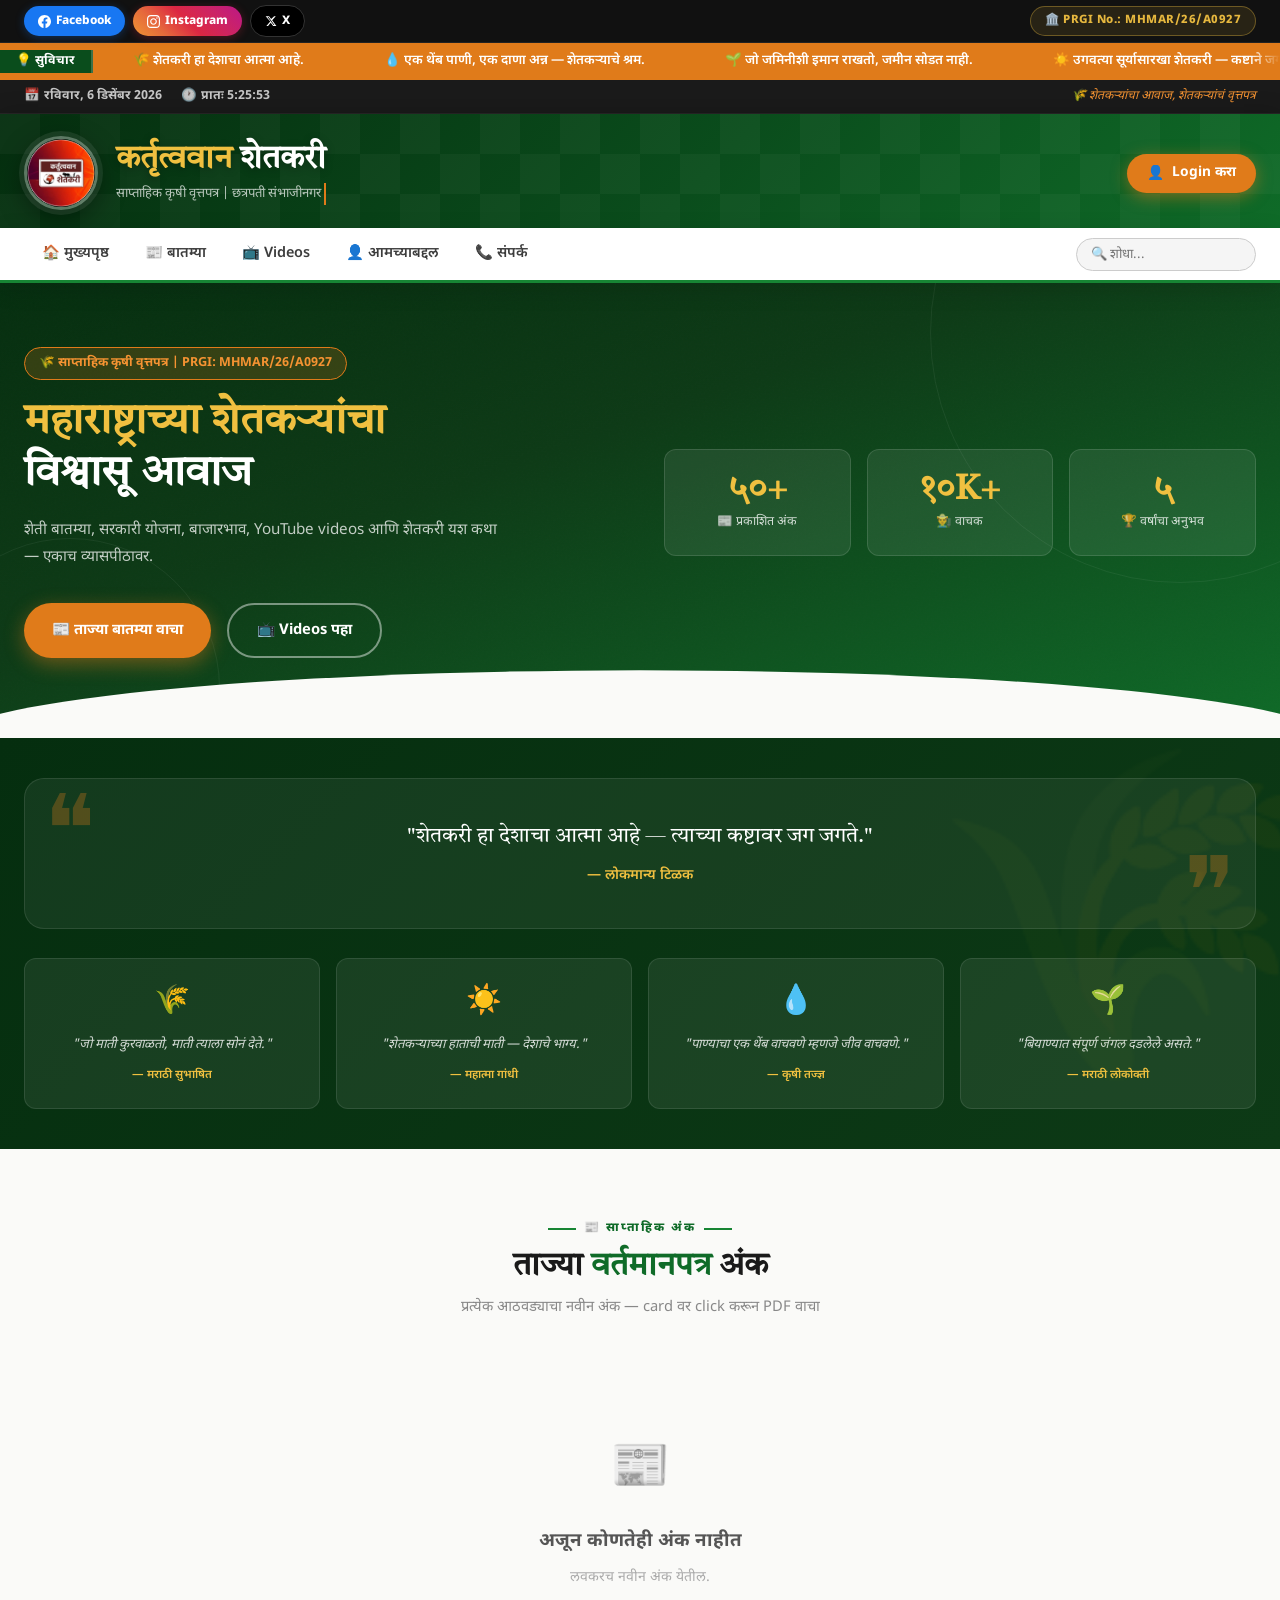
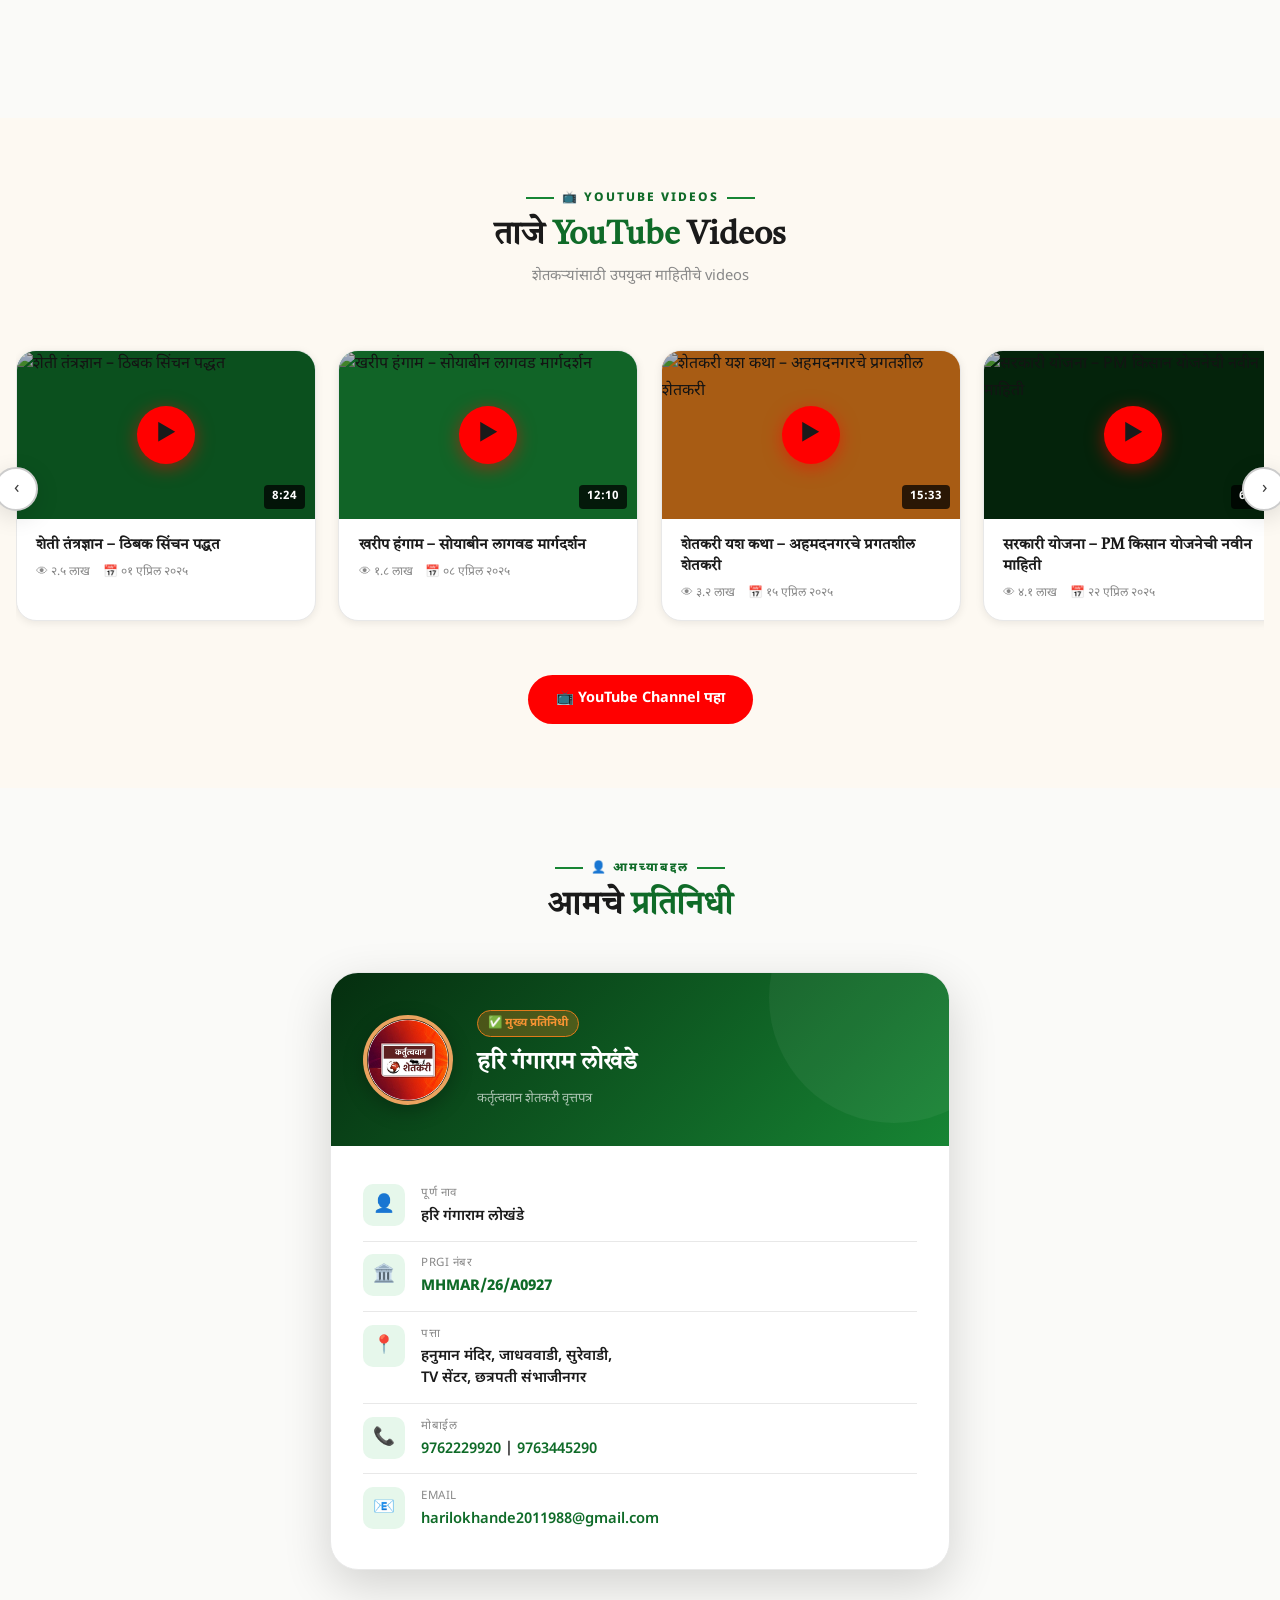
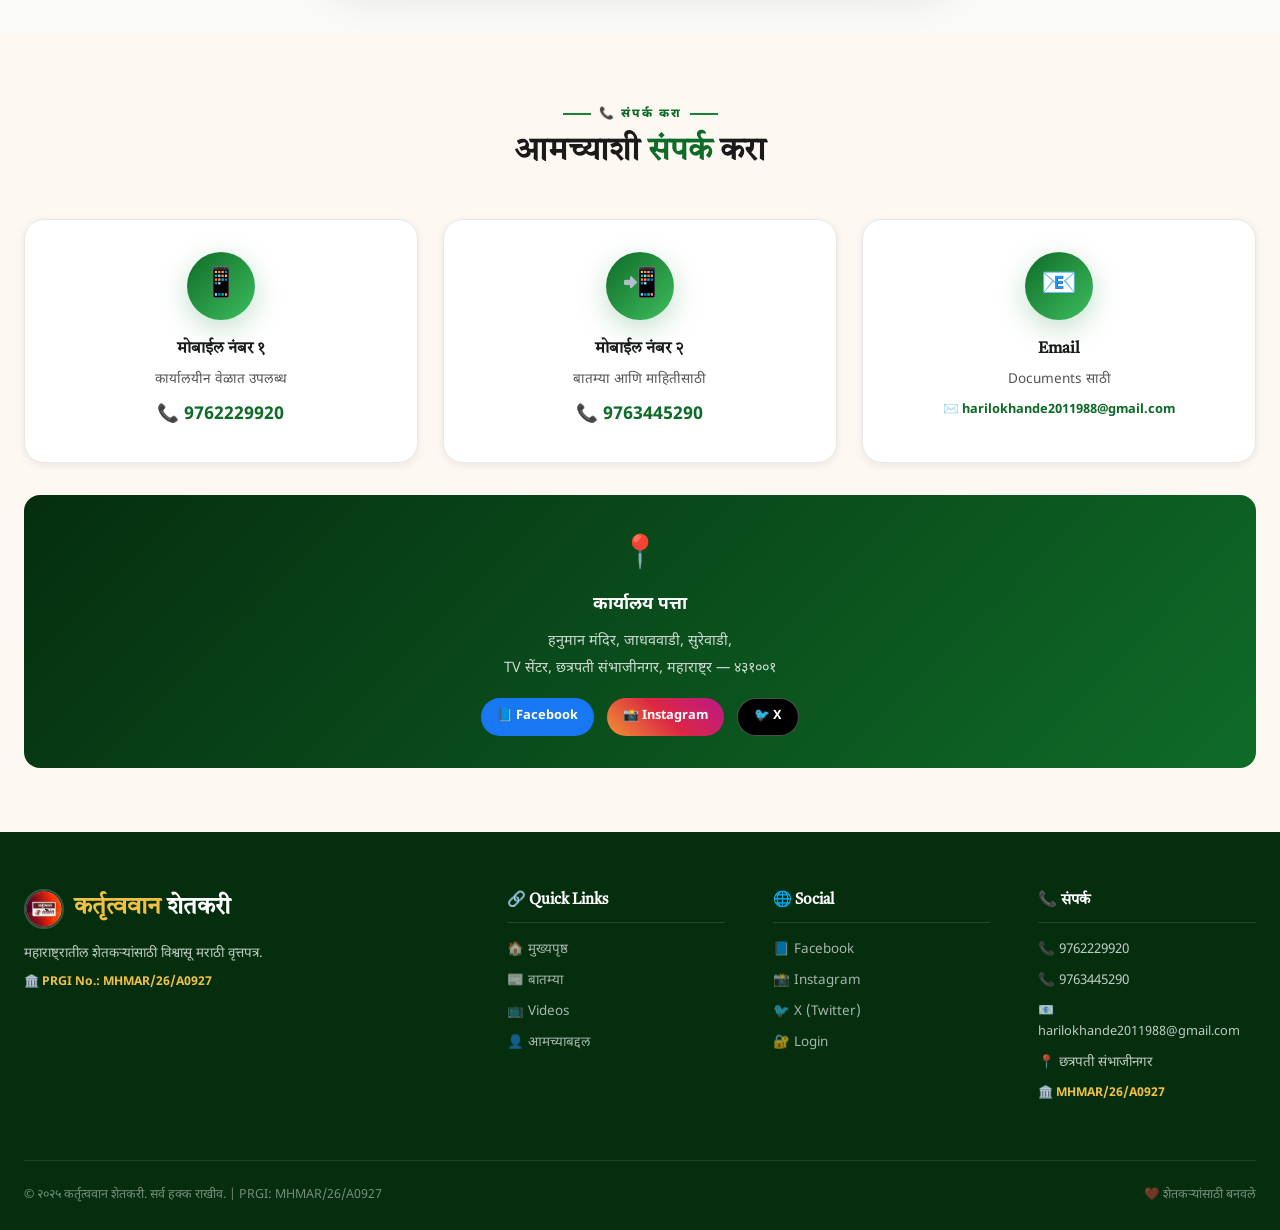
==== commit fd0791d6: "Add files via upload" ====
--- a/index.html
+++ b/index.html
@@ -331,7 +331,11 @@
     <div style="padding:.5rem 1rem;font-size:.74rem;color:rgba(255,255,255,.65);background:rgba(15,107,40,.2);flex-shrink:0">
       📖 PDF वाचा &nbsp;|&nbsp; <strong>News वर Drag करा</strong> → 📥 Download Selected News button येईल
     </div>
-    <div id="pdf-pages" style="flex:1;overflow-y:auto;overflow-x:hidden;background:#555;padding:1rem;-webkit-overflow-scrolling:touch;min-height:0;will-change:scroll-position;transform:translateZ(0);contain:content"></div>
+    <div style="position:relative;flex:1;min-height:0;overflow:hidden">
+      <div id="pdf-pages" style="height:100%;overflow-y:hidden;overflow-x:hidden;background:#555;-webkit-overflow-scrolling:touch;will-change:scroll-position;transform:translateZ(0);contain:content"></div>
+      <button id="pdf-prev-btn" onclick="pdfGoPrev()" aria-label="मागील page" style="position:absolute;left:8px;top:50%;transform:translateY(-50%);width:42px;height:42px;border-radius:50%;background:rgba(0,0,0,.55);color:#fff;border:1px solid rgba(255,255,255,.25);font-size:1.4rem;line-height:1;cursor:pointer;z-index:20;display:flex;align-items:center;justify-content:center;transition:opacity .2s">‹</button>
+      <button id="pdf-next-btn" onclick="pdfGoNext()" aria-label="पुढील page" style="position:absolute;right:8px;top:50%;transform:translateY(-50%);width:42px;height:42px;border-radius:50%;background:rgba(0,0,0,.55);color:#fff;border:1px solid rgba(255,255,255,.25);font-size:1.4rem;line-height:1;cursor:pointer;z-index:20;display:flex;align-items:center;justify-content:center;transition:opacity .2s">›</button>
+    </div>
   </div>
 </div>
 
